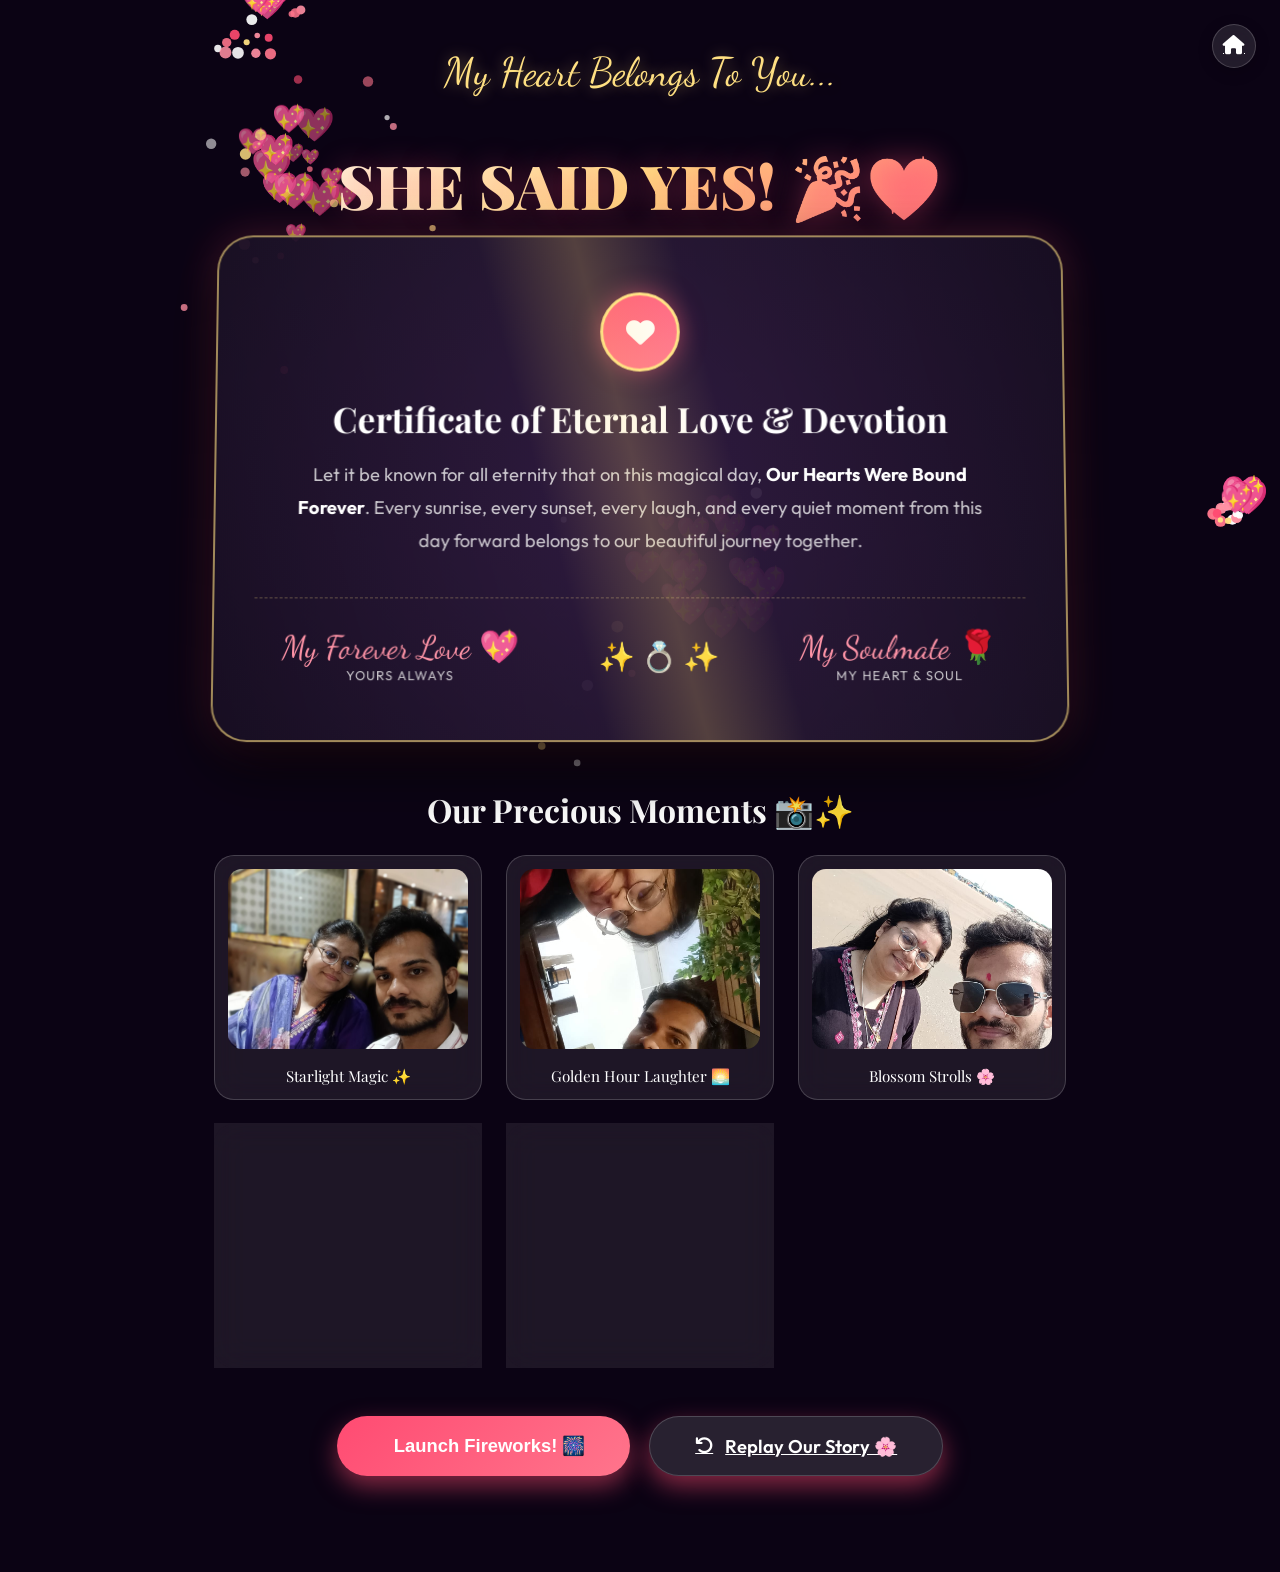
==== celebration.html @ bc92fabd "Publish site" ====
<!DOCTYPE html>
<html lang="en">
<head>
  <meta charset="UTF-8">
  <meta name="viewport" content="width=device-width, initial-scale=1.0">
  <title>She Said YES! 💖 | Our Eternal Story</title>

  <!-- Google Fonts -->
  <link rel="preconnect" href="https://fonts.googleapis.com">
  <link rel="preconnect" href="https://fonts.gstatic.com" crossorigin>
  <link href="https://fonts.googleapis.com/css2?family=Cinzel:wght@500;700;900&family=Great+Vibes&family=Plus+Jakarta+Sans:wght@300;400;500;600;700&display=swap" rel="stylesheet">
  
  <!-- FontAwesome Icons -->
  <link rel="stylesheet" href="https://cdnjs.cloudflare.com/ajax/libs/font-awesome/6.4.0/css/all.min.css">

  <!-- Core CSS -->
  <link rel="stylesheet" href="css/style.css">

  <style>
    body {
      overflow-x: hidden;
      background: #0b0314;
      color: #fff;
    }

    /* Fullscreen Celebration Canvas */
    #celebration-canvas {
      position: fixed;
      inset: 0;
      width: 100vw;
      height: 100vh;
      z-index: 1;
      pointer-events: none;
    }

    .celebration-wrapper {
      position: relative;
      z-index: 10;
      max-width: 900px;
      margin: 0 auto;
      padding: 3rem 1.5rem 6rem;
      text-align: center;
    }

    /* Grand Banner */
    .grand-headline {
      font-family: var(--font-serif);
      font-size: 3.8rem;
      font-weight: 900;
      background: linear-gradient(135deg, #ffffff 0%, #ffe082 50%, #ff4b72 100%);
      -webkit-background-clip: text;
      -webkit-text-fill-color: transparent;
      margin-bottom: 0.5rem;
      text-shadow: 0 0 30px rgba(255, 75, 114, 0.4);
      animation: pulseGlow 2.5s ease-in-out infinite alternate;
    }

    @keyframes pulseGlow {
      0% { filter: drop-shadow(0 0 10px rgba(255, 75, 114, 0.3)); }
      100% { filter: drop-shadow(0 0 25px rgba(255, 224, 130, 0.8)); }
    }

    .grand-sub {
      font-family: var(--font-script);
      font-size: 2.5rem;
      color: var(--accent-gold);
      margin-bottom: 3rem;
      text-shadow: 0 0 15px var(--gold-glow);
    }

    /* 3D Love Certificate Card */
    .cert-container {
      background: radial-gradient(circle, rgba(38, 14, 56, 0.9) 0%, rgba(16, 6, 26, 0.95) 100%);
      border: 2px solid rgba(255, 224, 130, 0.6);
      border-radius: 36px;
      padding: 3.5rem 2.5rem;
      box-shadow: 0 25px 60px rgba(0,0,0,0.7), 0 0 40px rgba(255, 75, 114, 0.25);
      position: relative;
      overflow: hidden;
      margin-bottom: 3rem;
      transform: perspective(1000px) rotateX(2deg);
      transition: transform 0.5s ease;
    }

    .cert-container:hover {
      transform: perspective(1000px) rotateX(0deg) scale(1.01);
    }

    .cert-seal-badge {
      width: 80px;
      height: 80px;
      border-radius: 50%;
      background: linear-gradient(135deg, #ff4b72 0%, #ff758c 100%);
      border: 3px solid #ffe082;
      display: flex;
      flex-direction: column;
      align-items: center;
      justify-content: center;
      margin: 0 auto 1.5rem;
      box-shadow: 0 0 25px var(--rose-glow);
      animation: floatBadge 3s ease-in-out infinite alternate;
    }

    @keyframes floatBadge {
      0% { transform: translateY(0); }
      100% { transform: translateY(-8px); }
    }

    .cert-seal-badge i {
      font-size: 1.8rem;
      color: #fff;
    }

    .cert-text {
      font-size: 1.15rem;
      line-height: 1.8;
      color: var(--text-muted);
      max-width: 700px;
      margin: 0 auto 2rem;
    }

    .cert-text strong {
      color: #fff;
      font-weight: 700;
    }

    .cert-signatures {
      display: flex;
      justify-content: space-around;
      align-items: center;
      margin-top: 2.5rem;
      padding-top: 1.8rem;
      border-top: 1px dashed rgba(255, 224, 130, 0.3);
      flex-wrap: wrap;
      gap: 1.5rem;
    }

    .sig-block {
      display: flex;
      flex-direction: column;
      align-items: center;
    }

    .sig-name {
      font-family: var(--font-script);
      font-size: 2rem;
      color: var(--secondary-pink);
    }

    .sig-title {
      font-size: 0.8rem;
      text-transform: uppercase;
      letter-spacing: 1px;
      color: var(--text-muted);
    }

    /* Floating Memories Carousel */
    .memories-carousel {
      display: grid;
      grid-template-columns: repeat(auto-fit, minmax(200px, 1fr));
      gap: 1.5rem;
      margin-bottom: 3rem;
    }

    .memory-polaroid {
      background: rgba(255, 255, 255, 0.08);
      border: 1px solid var(--glass-border);
      border-radius: 20px;
      padding: 0.8rem;
      backdrop-filter: blur(16px);
      transition: all 0.4s ease;
      cursor: pointer;
    }

    .memory-polaroid:hover {
      transform: translateY(-8px) rotate(2deg) scale(1.03);
      box-shadow: 0 15px 35px var(--rose-glow);
    }

    .memory-polaroid img {
      width: 100%;
      height: 180px;
      object-fit: cover;
      border-radius: 14px;
      margin-bottom: 0.8rem;
    }

    .memory-polaroid p {
      font-family: var(--font-serif);
      font-size: 0.95rem;
      color: #fff;
    }

    /* Action Toolbar */
    .celebration-toolbar {
      display: flex;
      justify-content: center;
      gap: 1.2rem;
      flex-wrap: wrap;
    }

    @media (max-width: 768px) {
      .grand-headline { font-size: 2.4rem; }
      .grand-sub { font-size: 1.8rem; }
      .cert-container { padding: 2rem 1.2rem; }
      .cert-text { font-size: 0.95rem; }
    }
  </style>
</head>
<body>

  <!-- Fullscreen Celebration FX Canvas -->
  <canvas id="celebration-canvas"></canvas>

  <!-- Top Control Bar -->
  <div class="top-controls">
    <a href="index.html?stopMusic=true" class="icon-btn interactive return-home-link" title="Return Home">
      <i class="fas fa-home"></i>
    </a>
  </div>

  <div class="celebration-wrapper">
    
    <!-- Grand Entrance Headline -->
    <div class="grand-sub">My Heart Belongs To You...</div>
    <h1 class="grand-headline">SHE SAID YES! 🎉💖</h1>

    <!-- 3D Love Certificate -->
    <div class="cert-container shimmer-card">
      <div class="cert-seal-badge">
        <i class="fas fa-heart"></i>
      </div>
      <h2 style="font-family: var(--font-serif); font-size: 2.2rem; color: #fff; margin-bottom: 1rem;">
        Certificate of Eternal Love & Devotion
      </h2>
      <p class="cert-text">
        Let it be known for all eternity that on this magical day, <strong>Our Hearts Were Bound Forever</strong>. Every sunrise, every sunset, every laugh, and every quiet moment from this day forward belongs to our beautiful journey together.
      </p>

      <div class="cert-signatures">
        <div class="sig-block">
          <span class="sig-name">My Forever Love 💖</span>
          <span class="sig-title">Yours Always</span>
        </div>
        <div style="font-size: 1.8rem; color: var(--accent-gold);">✨ 💍 ✨</div>
        <div class="sig-block">
          <span class="sig-name">My Soulmate 🌹</span>
          <span class="sig-title">My Heart & Soul</span>
        </div>
      </div>
    </div>

    <!-- Floating Memories Polaroid Cards -->
    <h2 style="font-family: var(--font-serif); font-size: 2rem; color: #fff; margin-bottom: 1.5rem;">
      Our Precious Moments 📸✨
    </h2>

    <div class="memories-carousel">
      <div class="memory-polaroid">
        <img src="assets/images/album_photos/album1.jpeg" alt="Memory 1">
        <p>Starlight Magic ✨</p>
      </div>
      <div class="memory-polaroid">
        <img src="assets/images/album_photos/album2.jpeg" alt="Memory 2">
        <p>Golden Hour Laughter 🌅</p>
      </div>
      <div class="memory-polaroid">
        <img src="assets/images/album_photos/album3.jpeg" alt="Memory 3">
        <p>Blossom Strolls 🌸</p>
      </div>
      <div class="memory-polaroid">
        <img src="assets/images/album_photos/album4.jpeg" alt="Memory 4">
        <p>Infinite Stars 🌌</p>
      </div>
      <div class="memory-polaroid">
        <img src="assets/images/album_photos/album5.jpeg" alt="Memory 5">
        <p>Forever Devotion 🌹</p>
      </div>
    </div>

    <!-- Action Toolbar -->
    <div class="celebration-toolbar">
      <button class="btn-primary interactive" id="launch-fireworks-btn">
        <i class="fas fa-sparkles"></i> Launch Fireworks! 🎆
      </button>
      <a href="index.html?stopMusic=true" class="btn-primary interactive return-home-link" style="background: rgba(255,255,255,0.12); border: 1px solid var(--glass-border);">
        <i class="fas fa-undo"></i> Replay Our Story 🌸
      </a>
    </div>

  </div>

  <!-- Music Engine -->
  <audio id="celebration-audio" src="assets/audio/romantic_music_1.mp3" loop autoplay></audio>

  <script>
    // Celebration Canvas Fireworks & Floating Hearts Engine
    const canvas = document.getElementById('celebration-canvas');
    const ctx = canvas.getContext('2d');

    let width = canvas.width = window.innerWidth;
    let height = canvas.height = window.innerHeight;

    window.addEventListener('resize', () => {
      width = canvas.width = window.innerWidth;
      height = canvas.height = window.innerHeight;
    });

    const particles = [];
    const colors = ['#ff4b72', '#ff758c', '#ffe082', '#ffffff', '#ff8fa3'];

    class Particle {
      constructor(x, y, isHeart = false) {
        this.x = x;
        this.y = y;
        this.isHeart = isHeart;
        this.radius = isHeart ? Math.random() * 12 + 8 : Math.random() * 4 + 2;
        this.color = colors[Math.floor(Math.random() * colors.length)];
        
        const angle = Math.random() * Math.PI * 2;
        const speed = isHeart ? Math.random() * 2 + 1 : Math.random() * 6 + 2;
        this.vx = Math.cos(angle) * speed;
        this.vy = Math.sin(angle) * speed - (isHeart ? 1.5 : 0);
        
        this.alpha = 1;
        this.decay = Math.random() * 0.015 + 0.008;
      }

      update() {
        this.x += this.vx;
        this.y += this.vy;
        this.alpha -= this.decay;
      }

      draw() {
        ctx.save();
        ctx.globalAlpha = Math.max(0, this.alpha);
        ctx.fillStyle = this.color;
        
        if (this.isHeart) {
          ctx.font = `${this.radius * 1.8}px sans-serif`;
          ctx.fillText('💖', this.x, this.y);
        } else {
          ctx.beginPath();
          ctx.arc(this.x, this.y, this.radius, 0, Math.PI * 2);
          ctx.fill();
        }
        ctx.restore();
      }
    }

    function spawnBurst(x, y) {
      for (let i = 0; i < 30; i++) {
        particles.push(new Particle(x, y, Math.random() > 0.6));
      }
    }

    // Auto-launch continuous fireworks
    setInterval(() => {
      spawnBurst(Math.random() * width, Math.random() * (height * 0.7));
    }, 600);

    function animate() {
      ctx.clearRect(0, 0, width, height);
      for (let i = particles.length - 1; i >= 0; i--) {
        particles[i].update();
        particles[i].draw();
        if (particles[i].alpha <= 0) {
          particles.splice(i, 1);
        }
      }
      requestAnimationFrame(animate);
    }
    animate();

    // Click anywhere to burst fireworks
    window.addEventListener('click', (e) => {
      spawnBurst(e.clientX, e.clientY);
    });

    document.getElementById('launch-fireworks-btn').addEventListener('click', (e) => {
      e.stopPropagation();
      for (let i = 0; i < 5; i++) {
        setTimeout(() => {
          spawnBurst(Math.random() * width, Math.random() * (height * 0.7));
        }, i * 150);
      }
    });

    // Stop music & set flag when returning home
    function handleReturnHome(e) {
      if (e && e.preventDefault) e.preventDefault();
      stopCelebrationMedia();
      sessionStorage.setItem('stopMusicOnReturn', 'true');
      window.location.href = 'index.html?stopMusic=true';
    }

    document.querySelectorAll('.return-home-link').forEach((link) => {
      link.addEventListener('click', handleReturnHome);
    });

    // Stop all audio/video media on page leave, unload, or tab switch
    function stopCelebrationMedia() {
      const audio = document.getElementById('celebration-audio');
      if (audio) {
        audio.pause();
        audio.currentTime = 0;
      }
      document.querySelectorAll('audio, video').forEach((m) => {
        try {
          m.pause();
          m.currentTime = 0;
        } catch (err) {}
      });
    }

    window.addEventListener('pagehide', stopCelebrationMedia);
    window.addEventListener('beforeunload', stopCelebrationMedia);
    document.addEventListener('visibilitychange', () => {
      if (document.hidden) stopCelebrationMedia();
    });

    // Try playing audio
    const audio = document.getElementById('celebration-audio');
    if (audio) {
      audio.volume = 0.7;
      document.body.addEventListener('click', () => {
        audio.play().catch(() => {});
      }, { once: true });
    }
  </script>
</body>
</html>
---- css/style.css ----
/* CSS Design System & Stylesheet for Our Romantic Story */
@import url('https://fonts.googleapis.com/css2?family=Dancing+Script:wght@600;700&family=Outfit:wght@300;400;500;600;700&family=Playfair+Display:ital,wght@0,500;0,700;1,400&display=swap');

:root {
  --bg-dark: #0b0512;
  --bg-gradient: linear-gradient(135deg, #0b0512 0%, #1a0826 35%, #2a0b3b 70%, #120320 100%);
  --primary-rose: #ff4b72;
  --rose-glow: rgba(255, 75, 114, 0.5);
  --secondary-pink: #ff8fa3;
  --accent-gold: #ffe082;
  --gold-glow: rgba(255, 224, 130, 0.4);
  --text-main: #ffffff;
  --text-muted: rgba(255, 255, 255, 0.75);
  --glass-bg: rgba(255, 255, 255, 0.07);
  --glass-border: rgba(255, 255, 255, 0.18);
  --glass-shadow: 0 8px 32px 0 rgba(0, 0, 0, 0.37);
  --font-serif: 'Playfair Display', serif;
  --font-sans: 'Outfit', sans-serif;
  --font-script: 'Dancing Script', cursive;
  --transition-smooth: cubic-bezier(0.25, 1, 0.5, 1);
}

* {
  margin: 0;
  padding: 0;
  box-sizing: border-box;
  user-select: none;
  -webkit-user-select: none;
}

html, body {
  width: 100%;
  min-height: 100vh;
  background: var(--bg-dark);
  background-image: var(--bg-gradient);
  color: var(--text-main);
  font-family: var(--font-sans);
  overflow-x: hidden;
  position: relative;
  scroll-behavior: smooth;
}

/* Custom Romantic Cursor */
body {
  cursor: default;
}
@media (pointer: fine) {
  body {
    cursor: url("data:image/svg+xml,%3Csvg xmlns='http://www.w3.org/2000/svg' width='24' height='24' viewBox='0 0 24 24' fill='%23ff4b72'%3E%3Cpath d='M12 21.35l-1.45-1.32C5.4 15.36 2 12.28 2 8.5 2 5.42 4.42 3 7.5 3c1.74 0 3.41.81 4.5 2.09C13.09 3.81 14.76 3 16.5 3 19.58 3 22 5.42 22 8.5c0 3.78-3.4 6.86-8.55 11.54L12 21.35z'/%3E%3C/svg%3E") 12 12, auto;
  }
  a, button, .interactive {
    cursor: url("data:image/svg+xml,%3Csvg xmlns='http://www.w3.org/2000/svg' width='28' height='28' viewBox='0 0 24 24' fill='%23ffe082'%3E%3Cpath d='M12 21.35l-1.45-1.32C5.4 15.36 2 12.28 2 8.5 2 5.42 4.42 3 7.5 3c1.74 0 3.41.81 4.5 2.09C13.09 3.81 14.76 3 16.5 3 19.58 3 22 5.42 22 8.5c0 3.78-3.4 6.86-8.55 11.54L12 21.35z'/%3E%3C/svg%3E") 14 14, pointer;
  }
}

/* Fullscreen Background Canvases */
#ambient-canvas, #love-trail-canvas {
  position: fixed;
  top: 0;
  left: 0;
  width: 100vw;
  height: 100vh;
  pointer-events: none;
  z-index: 1;
}

#love-trail-canvas {
  z-index: 99;
}

/* Loading Screen */
#loading-screen {
  position: fixed;
  inset: 0;
  background: #090310;
  display: flex;
  flex-direction: column;
  align-items: center;
  justify-content: center;
  z-index: 1000;
  cursor: pointer;
  transition: opacity 1.2s var(--transition-smooth), visibility 1.2s;
}

.heart-loader {
  width: 80px;
  height: 80px;
  position: relative;
  animation: heartPulse 1.2s ease-in-out infinite alternate;
}

.heart-loader svg {
  width: 100%;
  height: 100%;
  fill: url(#rose-grad);
  filter: drop-shadow(0 0 20px var(--primary-rose));
}

@keyframes heartPulse {
  0% { transform: scale(0.9); opacity: 0.7; }
  100% { transform: scale(1.15); opacity: 1; }
}

.loading-text {
  margin-top: 2rem;
  font-family: var(--font-serif);
  font-size: 1.4rem;
  color: var(--secondary-pink);
  letter-spacing: 1px;
  text-align: center;
}

/* Funny & Attractive QA Disclaimer Card */
.funny-disclaimer-box {
  margin: 1.4rem auto 1.5rem;
  max-width: 480px;
  width: 90%;
  padding: 1.25rem 1.6rem;
  border-radius: 20px;
  background: rgba(35, 12, 54, 0.7);
  border: 1px dashed rgba(255, 224, 130, 0.45);
  box-shadow: 0 10px 30px rgba(0, 0, 0, 0.5), 0 0 25px rgba(255, 75, 114, 0.15);
  animation: floatDisclaimer 3.5s ease-in-out infinite alternate;
  text-align: center;
}

@keyframes floatDisclaimer {
  0% { transform: translateY(0); }
  100% { transform: translateY(-6px); }
}

.disclaimer-header {
  font-size: 0.88rem;
  font-weight: 700;
  letter-spacing: 1.8px;
  color: var(--accent-gold);
  margin-bottom: 0.6rem;
  display: flex;
  align-items: center;
  justify-content: center;
  gap: 0.5rem;
  text-transform: uppercase;
}

.disclaimer-text {
  font-size: 0.95rem;
  line-height: 1.6;
  color: rgba(255, 255, 255, 0.92);
  margin: 0;
  font-family: var(--font-sans);
}

.disclaimer-text strong {
  color: var(--secondary-pink);
  font-weight: 600;
}

@keyframes fadeInOut {
  0%, 100% { opacity: 0.5; }
  50% { opacity: 1; }
}

/* Glassmorphism Containers */
.glass-card {
  background: var(--glass-bg);
  backdrop-filter: blur(16px);
  -webkit-backdrop-filter: blur(16px);
  border: 1px solid var(--glass-border);
  box-shadow: var(--glass-shadow);
  border-radius: 24px;
}

/* Main Layout Wrapper */
#app-wrapper {
  position: relative;
  z-index: 10;
  width: 100%;
  max-width: 1200px;
  margin: 0 auto;
  padding: 4.5rem 1.5rem 8rem !important;
}

/* Control Bar (Ambient & Mute shortcuts top right) */
.top-controls {
  position: fixed;
  top: 1.5rem;
  right: 1.5rem;
  z-index: 500;
  display: flex;
  gap: 0.75rem;
}

.icon-btn {
  background: rgba(255, 255, 255, 0.1);
  backdrop-filter: blur(12px);
  border: 1px solid var(--glass-border);
  color: #fff;
  width: 44px;
  height: 44px;
  border-radius: 50%;
  display: flex;
  align-items: center;
  justify-content: center;
  font-size: 1.2rem;
  transition: all 0.3s ease;
  box-shadow: 0 4px 15px rgba(0,0,0,0.2);
}

.icon-btn:hover {
  background: var(--primary-rose);
  transform: translateY(-2px) scale(1.05);
  box-shadow: 0 6px 20px var(--rose-glow);
}

.icon-btn.active {
  background: rgba(255, 75, 114, 0.3);
  border-color: var(--primary-rose);
}

/* Hero Section */
.hero-section {
  min-height: auto;
  display: flex;
  flex-direction: column;
  align-items: center;
  justify-content: center;
  text-align: center;
  padding: 3rem 1.5rem;
  position: relative;
  margin-top: 1rem;
}

.hero-subtitle {
  font-family: var(--font-script);
  font-size: 2.2rem;
  color: var(--accent-gold);
  margin-bottom: 0.8rem;
  text-shadow: 0 0 12px var(--gold-glow);
}

.hero-title {
  font-family: var(--font-serif);
  font-size: 3.4rem;
  font-weight: 700;
  background: linear-gradient(135deg, #ffffff 20%, #ff8fa3 60%, #ff4b72 100%);
  -webkit-background-clip: text;
  -webkit-text-fill-color: transparent;
  line-height: 1.15;
  margin-bottom: 1.4rem;
  text-shadow: 0 10px 30px rgba(0,0,0,0.5);
}

.hero-desc {
  font-size: 1.15rem;
  color: var(--text-muted);
  max-width: 620px;
  line-height: 1.7;
  margin: 0 auto 2.5rem;
}

.btn-primary {
  background: linear-gradient(135deg, #ff4b72 0%, #ff758c 100%);
  color: #fff;
  border: none;
  padding: 1.1rem 2.8rem;
  font-size: 1.15rem;
  font-weight: 600;
  border-radius: 50px;
  display: inline-flex;
  align-items: center;
  gap: 0.75rem;
  box-shadow: 0 10px 25px var(--rose-glow);
  transition: all 0.4s var(--transition-smooth);
}

.btn-primary:hover {
  transform: translateY(-4px) scale(1.03);
  box-shadow: 0 15px 35px var(--rose-glow), 0 0 25px rgba(255, 75, 114, 0.6);
}

/* Floating Photo Bubbles Area */
.bubbles-container {
  position: relative;
  width: 100%;
  height: 540px;
  margin: 1.5rem 0 2.5rem;
  border-radius: 32px;
  overflow: hidden;
  background: rgba(18, 7, 30, 0.65);
  border: 1px solid var(--glass-border);
  box-shadow: inset 0 0 30px rgba(0, 0, 0, 0.4), 0 15px 45px rgba(0, 0, 0, 0.5);
}

.bubbles-header {
  text-align: center;
  margin-bottom: 1rem;
}

.bubbles-header h2 {
  font-family: var(--font-serif);
  font-size: 2.5rem;
  color: #fff;
}

.bubbles-header p {
  color: var(--text-muted);
  font-size: 1.05rem;
}

.shuffle-bubbles-btn {
  margin-top: 0.8rem;
  background: rgba(255, 255, 255, 0.12);
  border: 1px solid var(--glass-border);
  backdrop-filter: blur(12px);
  color: var(--accent-gold);
  padding: 0.45rem 1.2rem;
  border-radius: 20px;
  font-size: 0.88rem;
  font-weight: 500;
  display: inline-flex;
  align-items: center;
  gap: 0.45rem;
  transition: all 0.3s ease;
  box-shadow: 0 4px 15px rgba(0, 0, 0, 0.2);
}

.shuffle-bubbles-btn:hover {
  background: rgba(255, 75, 114, 0.3);
  border-color: var(--primary-rose);
  color: #ffffff;
  transform: translateY(-2px);
  box-shadow: 0 6px 20px var(--rose-glow);
}

.bubble-item {
  position: absolute;
  top: 0;
  left: 0;
  border-radius: 50%;
  cursor: pointer;
  box-shadow: 0 8px 32px rgba(255, 75, 114, 0.3), inset 0 0 15px rgba(255, 255, 255, 0.5);
  border: 3px solid rgba(255, 255, 255, 0.6);
  backdrop-filter: blur(8px);
  transition: box-shadow 0.3s ease, border-color 0.3s ease;
  overflow: hidden;
  animation: bubblePulse 4s ease-in-out infinite alternate;
  will-change: transform;
}

@keyframes bubblePulse {
  0% { box-shadow: 0 8px 25px rgba(255, 75, 114, 0.3), 0 0 15px rgba(255, 255, 255, 0.4); }
  100% { box-shadow: 0 15px 40px rgba(255, 75, 114, 0.6), 0 0 25px rgba(255, 224, 130, 0.6); }
}

.bubble-item img {
  width: 100%;
  height: 100%;
  object-fit: cover;
  pointer-events: none;
  transition: transform 0.4s ease;
}

.bubble-item:hover {
  transform: scale(1.12) translateZ(0);
  z-index: 50 !important;
  border-color: var(--accent-gold);
}

.bubble-item:hover img {
  transform: scale(1.1);
}

/* Lightbox Modal */
#lightbox-modal {
  position: fixed;
  inset: 0;
  background: rgba(8, 3, 16, 0.85);
  backdrop-filter: blur(20px);
  z-index: 2000;
  display: flex;
  align-items: center;
  justify-content: center;
  opacity: 0;
  pointer-events: none;
  transition: opacity 0.4s ease;
}

#lightbox-modal.active {
  opacity: 1;
  pointer-events: auto;
}

.lightbox-content {
  background: rgba(25, 10, 40, 0.7);
  border: 1px solid rgba(255, 255, 255, 0.2);
  border-radius: 28px;
  max-width: 550px;
  width: 90%;
  padding: 1.8rem;
  text-align: center;
  position: relative;
  transform: scale(0.8);
  transition: transform 0.4s var(--transition-smooth);
  box-shadow: 0 20px 50px rgba(0, 0, 0, 0.6), 0 0 30px var(--rose-glow);
}

#lightbox-modal.active .lightbox-content {
  transform: scale(1);
}

.lightbox-img-wrapper {
  width: 100%;
  height: 340px;
  border-radius: 20px;
  overflow: hidden;
  margin-bottom: 1.2rem;
  border: 2px solid rgba(255,255,255,0.2);
}

.lightbox-img-wrapper img {
  width: 100%;
  height: 100%;
  object-fit: cover;
}

.lightbox-caption {
  font-family: var(--font-script);
  font-size: 1.8rem;
  color: var(--accent-gold);
  margin-bottom: 0.5rem;
}

.lightbox-subtext {
  font-size: 1rem;
  color: var(--text-muted);
}

.lightbox-close {
  position: absolute;
  top: 1rem;
  right: 1rem;
  background: rgba(255,255,255,0.15);
  border: none;
  color: #fff;
  width: 36px;
  height: 36px;
  border-radius: 50%;
  font-size: 1.2rem;
  display: flex;
  align-items: center;
  justify-content: center;
  cursor: pointer;
  transition: background 0.3s;
}

.lightbox-close:hover {
  background: var(--primary-rose);
}

/* Timeline & Journey Section */
.section-title {
  font-family: var(--font-serif);
  font-size: 2.8rem;
  text-align: center;
  margin: 5rem 0 1rem;
  background: linear-gradient(135deg, #fff 30%, var(--secondary-pink) 100%);
  -webkit-background-clip: text;
  -webkit-text-fill-color: transparent;
}

.section-subtitle {
  text-align: center;
  color: var(--text-muted);
  font-size: 1.1rem;
  margin-bottom: 3.5rem;
}

.timeline-grid {
  display: grid;
  grid-template-columns: repeat(auto-fit, minmax(280px, 1fr));
  gap: 2rem;
}

.timeline-card {
  padding: 2rem;
  transition: transform 0.4s ease, box-shadow 0.4s ease;
}

.timeline-card:hover {
  transform: translateY(-8px);
  box-shadow: 0 15px 40px rgba(0,0,0,0.4), 0 0 20px var(--rose-glow);
}

.card-icon {
  font-size: 2.2rem;
  margin-bottom: 1rem;
}

.card-title {
  font-family: var(--font-serif);
  font-size: 1.5rem;
  color: #fff;
  margin-bottom: 0.75rem;
}

.card-desc {
  color: var(--text-muted);
  line-height: 1.6;
  font-size: 0.98rem;
}

/* Proposal Section Luxury Spacing */
.proposal-section {
  margin: 4rem auto 6rem;
  padding: 5.5rem 3rem;
  text-align: center;
  position: relative;
  overflow: visible;
  border-radius: 36px;
  background: rgba(25, 9, 38, 0.75);
  border: 1px solid var(--glass-border);
  box-shadow: 0 25px 60px rgba(0,0,0,0.6), 0 0 40px rgba(255, 75, 114, 0.2);
}

.proposal-title {
  font-family: var(--font-serif);
  font-size: 3.6rem;
  color: #fff;
  margin-bottom: 1.5rem;
  text-shadow: 0 0 25px var(--rose-glow);
}

.proposal-sub {
  font-family: var(--font-script);
  font-size: 2.4rem;
  color: var(--accent-gold);
  margin-bottom: 4rem;
}

.proposal-btn-group {
  display: flex;
  flex-direction: column;
  align-items: center;
  justify-content: center;
  gap: 1.4rem;
  position: relative;
  min-height: 180px;
  margin: 1rem auto 0;
  width: 100%;
  max-width: 420px;
}

.btn-yes {
  width: 100%;
  max-width: 360px;
  background: linear-gradient(135deg, #ff4b72 0%, #ff758c 100%);
  color: #fff;
  font-size: 1.25rem;
  font-weight: 700;
  padding: 1.15rem 2rem;
  border-radius: 50px;
  border: none;
  box-shadow: 0 10px 30px var(--rose-glow);
  transition: transform 0.3s ease, box-shadow 0.3s ease;
  text-align: center;
  display: flex;
  align-items: center;
  justify-content: center;
  gap: 0.5rem;
}

.btn-yes:hover {
  transform: scale(1.05);
  box-shadow: 0 15px 40px var(--rose-glow), 0 0 30px rgba(255,255,255,0.8);
}

.btn-no {
  width: 100%;
  max-width: 220px;
  background: rgba(255, 255, 255, 0.12);
  color: rgba(255, 255, 255, 0.85);
  font-size: 1.05rem;
  padding: 0.9rem 2rem;
  border-radius: 50px;
  border: 1px solid rgba(255,255,255,0.25);
  transition: all 0.25s ease;
  position: relative;
  text-align: center;
}

.no-message-toast {
  position: relative;
  display: inline-flex;
  align-items: center;
  justify-content: center;
  margin-bottom: 1rem;
  background: linear-gradient(135deg, rgba(255, 75, 114, 0.95), rgba(255, 117, 140, 0.95));
  color: #ffffff !important;
  padding: 0.65rem 1.6rem;
  border-radius: 30px;
  font-size: 1.1rem;
  font-weight: 700;
  text-align: center;
  opacity: 0;
  transform: scale(0.9);
  transition: opacity 0.3s ease, transform 0.3s ease;
  pointer-events: none;
  box-shadow: 0 10px 30px rgba(255, 75, 114, 0.5), 0 0 20px rgba(255, 255, 255, 0.4);
  border: 1.5px solid rgba(255, 255, 255, 0.6);
  z-index: 1000;
}

.no-message-toast.show {
  opacity: 1 !important;
  transform: scale(1) !important;
}

/* Celebration Overlay Modal & Dedicated Page */
#celebration-modal {
  position: fixed;
  inset: 0;
  background: rgba(12, 4, 24, 0.94);
  backdrop-filter: blur(28px);
  z-index: 3000;
  display: flex;
  flex-direction: column;
  align-items: center;
  justify-content: flex-start;
  text-align: center;
  opacity: 0;
  pointer-events: none;
  transition: opacity 0.6s cubic-bezier(0.16, 1, 0.3, 1);
  padding: 3rem 1.5rem;
  overflow-y: auto;
}

#celebration-modal.active {
  opacity: 1;
  pointer-events: auto;
}

.celebration-content {
  max-width: 680px;
  width: 100%;
  margin: auto;
  display: flex;
  flex-direction: column;
  align-items: center;
  gap: 1.8rem;
}

.celebration-badge {
  font-size: 0.82rem;
  font-weight: 700;
  letter-spacing: 2px;
  color: var(--accent-gold);
  background: rgba(255, 224, 130, 0.12);
  border: 1px solid rgba(255, 224, 130, 0.4);
  padding: 0.4rem 1.2rem;
  border-radius: 40px;
  text-shadow: 0 0 10px var(--gold-glow);
}

.celebration-title {
  font-family: var(--font-serif);
  font-size: 2.8rem;
  background: linear-gradient(135deg, #fff 0%, var(--accent-gold) 50%, var(--secondary-pink) 100%);
  -webkit-background-clip: text;
  -webkit-text-fill-color: transparent;
  line-height: 1.2;
}

/* Love Certificate */
.love-certificate {
  width: 100%;
  padding: 2.5rem 2rem;
  border-radius: 28px;
  border: 1px solid rgba(255, 224, 130, 0.5);
  background: radial-gradient(circle, rgba(35, 12, 50, 0.85) 0%, rgba(18, 6, 28, 0.95) 100%);
  box-shadow: 0 20px 50px rgba(0,0,0,0.6), 0 0 30px rgba(255, 224, 130, 0.2);
}

.cert-header {
  display: flex;
  align-items: center;
  justify-content: center;
  gap: 0.75rem;
  margin-bottom: 1rem;
}

.cert-crown {
  font-size: 1.8rem;
  color: var(--accent-gold);
}

.cert-header h2 {
  font-family: var(--font-serif);
  font-size: 1.6rem;
  color: #fff;
}

.cert-body {
  font-size: 1.05rem;
  line-height: 1.7;
  color: var(--text-muted);
  margin-bottom: 1.5rem;
}

.cert-body strong {
  color: var(--secondary-pink);
}

.cert-seal {
  display: inline-flex;
  align-items: center;
  gap: 0.5rem;
  background: linear-gradient(135deg, #ff4b72 0%, #ff758c 100%);
  color: #fff;
  padding: 0.5rem 1.4rem;
  border-radius: 40px;
  font-size: 0.85rem;
  font-weight: 700;
  box-shadow: 0 4px 15px var(--rose-glow);
}

/* Love Letter Envelope Box */
.love-letter-box {
  width: 100%;
  padding: 1.8rem 2rem;
  border-radius: 24px;
  cursor: pointer;
  transition: transform 0.3s ease, border-color 0.3s ease;
  border: 1px solid rgba(255, 117, 140, 0.3);
}

.love-letter-box:hover {
  transform: translateY(-4px);
  border-color: var(--primary-rose);
}

.envelope-icon {
  font-size: 2.4rem;
  color: var(--secondary-pink);
  margin-bottom: 0.5rem;
}

.love-letter-box h3 {
  font-size: 1.2rem;
  color: #fff;
}

.letter-content {
  max-height: 0;
  overflow: hidden;
  opacity: 0;
  transition: max-height 0.6s ease, opacity 0.6s ease, margin-top 0.4s ease;
}

.love-letter-box.open .letter-content {
  max-height: 300px;
  opacity: 1;
  margin-top: 1.2rem;
}

.letter-content p {
  font-family: var(--font-script);
  font-size: 1.6rem;
  color: var(--accent-gold);
  line-height: 1.6;
}

/* Celebration Actions */
.celebration-actions {
  display: flex;
  gap: 1.2rem;
  margin-top: 0.5rem;
  flex-wrap: wrap;
  justify-content: center;
}

.btn-secondary {
  background: rgba(255, 255, 255, 0.12);
  color: #fff;
  border: 1px solid var(--glass-border);
  padding: 1rem 2.2rem;
  border-radius: 50px;
  font-size: 1rem;
  font-weight: 600;
  cursor: pointer;
  transition: all 0.3s ease;
}

.btn-secondary:hover {
  background: rgba(255, 255, 255, 0.2);
  transform: translateY(-2px);
}

.celebration-text {
  font-family: var(--font-script);
  font-size: 2.4rem;
  color: var(--secondary-pink);
  max-width: 650px;
  line-height: 1.5;
  margin-bottom: 2rem;
}

/* Animated Music Player Widget in Bottom Right */
.music-player-widget {
  position: fixed;
  bottom: 1.5rem;
  right: 1.5rem;
  z-index: 600;
  display: flex;
  align-items: center;
  gap: 0.75rem;
  background: rgba(22, 9, 36, 0.85);
  backdrop-filter: blur(16px);
  border: 1px solid var(--glass-border);
  padding: 0.6rem 1.2rem;
  border-radius: 50px;
  box-shadow: 0 10px 30px rgba(0,0,0,0.5), 0 0 20px rgba(255, 75, 114, 0.2);
  transition: all 0.4s var(--transition-smooth);
}

.vinyl-disc {
  width: 42px;
  height: 42px;
  border-radius: 50%;
  background: radial-gradient(circle, #222 30%, #111 60%, #444 65%, #000 100%);
  border: 2px solid rgba(255, 224, 130, 0.6);
  display: flex;
  align-items: center;
  justify-content: center;
  position: relative;
  box-shadow: 0 0 10px rgba(0,0,0,0.6);
  animation: vinylSpin 4s linear infinite;
  animation-play-state: paused;
}

.vinyl-disc.playing {
  animation-play-state: running;
}

.vinyl-center {
  width: 14px;
  height: 14px;
  border-radius: 50%;
  background: var(--primary-rose);
}

@keyframes vinylSpin {
  100% { transform: rotate(360deg); }
}

.track-info {
  display: flex;
  flex-direction: column;
}

.track-title {
  font-size: 0.85rem;
  font-weight: 600;
  color: #fff;
  white-space: nowrap;
}

.track-sub {
  font-size: 0.72rem;
  color: var(--text-muted);
}

.player-btn {
  background: none;
  border: none;
  color: var(--secondary-pink);
  font-size: 1.1rem;
  cursor: pointer;
  display: flex;
  align-items: center;
  justify-content: center;
  transition: transform 0.2s, color 0.2s;
  padding: 0.2rem;
}

.player-btn:hover {
  transform: scale(1.15);
  color: #fff;
}

/* Expanded Player Menu */
.music-controls-panel {
  position: absolute;
  bottom: 60px;
  right: 0;
  background: rgba(18, 7, 30, 0.95);
  backdrop-filter: blur(20px);
  border: 1px solid var(--glass-border);
  padding: 1.2rem;
  border-radius: 20px;
  width: 260px;
  display: flex;
  flex-direction: column;
  gap: 1rem;
  box-shadow: 0 15px 40px rgba(0,0,0,0.7);
  opacity: 0;
  pointer-events: none;
  transform: translateY(10px);
  transition: all 0.3s var(--transition-smooth);
}

.music-controls-panel.active {
  opacity: 1;
  pointer-events: auto;
  transform: translateY(0);
}

.volume-row {
  display: flex;
  align-items: center;
  gap: 0.75rem;
  font-size: 0.9rem;
}

.volume-slider {
  flex: 1;
  accent-color: var(--primary-rose);
  height: 4px;
  border-radius: 2px;
  cursor: pointer;
}

.track-selector {
  background: rgba(255,255,255,0.08);
  border: 1px solid rgba(255,255,255,0.15);
  color: #fff;
  padding: 0.4rem;
  border-radius: 10px;
  font-size: 0.85rem;
  outline: none;
  cursor: pointer;
}

/* Music Options Grid */
.music-options-section {
  margin: 3.5rem 0;
  padding: 2.5rem 2rem;
  text-align: center;
}

.music-options-grid {
  display: grid;
  grid-template-columns: repeat(auto-fit, minmax(190px, 1fr));
  gap: 1.2rem;
  margin-top: 2rem;
}

.music-option-btn {
  background: rgba(255, 255, 255, 0.08);
  border: 1px solid var(--glass-border);
  backdrop-filter: blur(12px);
  color: #fff;
  padding: 1.2rem 1rem;
  border-radius: 20px;
  font-size: 1.05rem;
  font-weight: 500;
  display: flex;
  flex-direction: column;
  align-items: center;
  gap: 0.5rem;
  transition: all 0.3s ease;
  cursor: pointer;
}

.music-option-btn:hover {
  background: rgba(255, 75, 114, 0.25);
  border-color: var(--primary-rose);
  transform: translateY(-4px);
  box-shadow: 0 10px 25px var(--rose-glow);
}

.music-option-btn.active {
  background: linear-gradient(135deg, rgba(255, 75, 114, 0.4), rgba(255, 143, 163, 0.4));
  border-color: var(--accent-gold);
  box-shadow: 0 10px 30px var(--rose-glow), 0 0 15px var(--accent-gold);
}

.music-option-btn i {
  font-size: 1.5rem;
  color: var(--accent-gold);
}

/* Birthday Countdown Section Luxury Spacing */
.birthday-section {
  margin: 3rem auto 5rem;
  padding: 4.5rem 3rem;
  text-align: center;
  border-radius: 36px;
  background: rgba(22, 9, 36, 0.7);
  border: 1px solid var(--glass-border);
  box-shadow: 0 20px 50px rgba(0,0,0,0.5), 0 0 30px rgba(255, 75, 114, 0.15);
}

.countdown-container {
  display: flex;
  justify-content: center;
  align-items: center;
  gap: 2rem;
  margin: 3.5rem 0 2rem;
  flex-wrap: wrap;
}

.countdown-box {
  background: rgba(255, 255, 255, 0.08);
  border: 1px solid rgba(255, 255, 255, 0.18);
  backdrop-filter: blur(20px);
  padding: 2.2rem 2.8rem;
  border-radius: 28px;
  min-width: 130px;
  display: flex;
  flex-direction: column;
  align-items: center;
  box-shadow: 0 12px 35px rgba(0, 0, 0, 0.4);
  transition: transform 0.35s ease, box-shadow 0.35s ease;
}

.countdown-box:hover {
  transform: translateY(-5px) scale(1.04);
  box-shadow: 0 15px 35px var(--rose-glow);
}

.countdown-number {
  font-family: var(--font-serif);
  font-size: 3rem;
  font-weight: 700;
  background: linear-gradient(135deg, #fff 30%, var(--accent-gold) 70%, var(--secondary-pink) 100%);
  -webkit-background-clip: text;
  -webkit-text-fill-color: transparent;
  line-height: 1;
}

.countdown-label {
  font-size: 0.85rem;
  text-transform: uppercase;
  letter-spacing: 1px;
  color: var(--text-muted);
  margin-top: 0.5rem;
}

.birthday-date-picker-row {
  display: flex;
  justify-content: center;
  align-items: center;
  gap: 0.75rem;
  margin-top: 1.5rem;
}

.date-label {
  font-size: 0.95rem;
  color: var(--accent-gold);
}

.date-input {
  background: rgba(255, 255, 255, 0.1);
  border: 1px solid var(--glass-border);
  color: #fff;
  padding: 0.5rem 1rem;
  border-radius: 12px;
  font-family: var(--font-sans);
  font-size: 0.95rem;
  outline: none;
  color-scheme: dark;
}

/* Mode Toggler Pill */
.mode-toggler-pill {
  display: flex;
  align-items: center;
  gap: 0.25rem;
  padding: 0.3rem 0.4rem;
  border-radius: 50px;
  background: rgba(18, 7, 30, 0.85);
  backdrop-filter: blur(16px);
  border: 1px solid var(--glass-border);
  box-shadow: 0 8px 25px rgba(0,0,0,0.4);
}

.mode-toggle-btn {
  background: transparent;
  border: none;
  color: var(--text-muted);
  padding: 0.45rem 0.9rem;
  border-radius: 50px;
  font-size: 0.82rem;
  font-weight: 500;
  display: flex;
  align-items: center;
  gap: 0.4rem;
  cursor: pointer;
  transition: all 0.3s ease;
}

.mode-toggle-btn:hover {
  color: #fff;
  background: rgba(255, 255, 255, 0.1);
}

.mode-toggle-btn.active {
  background: linear-gradient(135deg, #ff4b72 0%, #ff758c 100%);
  color: #fff;
  box-shadow: 0 4px 15px var(--rose-glow);
}

/* Photo Album Grid */
.album-section {
  margin: 4rem 0;
}

.album-grid {
  display: grid;
  grid-template-columns: repeat(auto-fit, minmax(240px, 1fr));
  gap: 1.8rem;
  margin-top: 2rem;
}

.album-card {
  padding: 1.2rem;
  border-radius: 24px;
  overflow: hidden;
  transition: transform 0.4s ease, box-shadow 0.4s ease;
  cursor: pointer;
}

.album-card:hover {
  transform: translateY(-8px) scale(1.02);
  box-shadow: 0 15px 40px rgba(0,0,0,0.5), 0 0 25px var(--rose-glow);
}

.album-img-box {
  width: 100%;
  height: 220px;
  border-radius: 16px;
  overflow: hidden;
  margin-bottom: 1rem;
}

.album-img-box img {
  width: 100%;
  height: 100%;
  object-fit: cover;
  transition: transform 0.5s ease;
}

.album-card:hover .album-img-box img {
  transform: scale(1.08);
}

.album-info h3 {
  font-family: var(--font-serif);
  font-size: 1.2rem;
  color: #fff;
  margin-bottom: 0.3rem;
}

.album-info p {
  font-size: 0.85rem;
  color: var(--secondary-pink);
}

/* Mobile & Tablet Responsive Polish */
@media (max-width: 768px) {
  /* Top Mode Toggler Bar (Fixed Top) */
  .top-controls {
    top: 0.5rem;
    left: 50%;
    right: auto;
    transform: translateX(-50%);
    width: max-content;
    max-width: 96vw;
    z-index: 550;
  }

  .mode-toggler-pill {
    padding: 0.2rem 0.3rem;
    gap: 0.15rem;
  }

  .mode-toggle-btn {
    padding: 0.3rem 0.55rem;
    font-size: 0.72rem;
    gap: 0.2rem;
  }

  /* Section Deck Navigation Bar (Clean Position Below Top Controls) */
  .compact-deck-nav {
    position: relative;
    top: 0;
    margin: 0.5rem auto 1.5rem !important;
    width: calc(100vw - 1.5rem);
    background: rgba(14, 5, 26, 0.94);
    border-radius: 40px;
    padding: 0.35rem 0.5rem;
  }

  .deck-tab-btn {
    padding: 0.4rem 0.75rem;
    font-size: 0.78rem;
  }

  /* App Wrapper Top and Bottom Clearance for Fixed Widgets */
  #app-wrapper {
    padding: 3.6rem 0.8rem 7.5rem !important;
  }

  /* Slide Deck Frame */
  .deck-slide {
    padding: 0.5rem 0 2rem;
    min-height: auto;
  }

  /* Hero Section */
  .hero-section {
    padding: 2.5rem 0.8rem 2rem;
    min-height: auto;
  }

  .hero-title {
    font-size: 2.3rem;
  }

  .hero-subtitle {
    font-size: 1.5rem;
  }

  .hero-desc {
    font-size: 0.92rem;
    padding: 0 0.5rem;
  }

  .section-title {
    font-size: 1.9rem;
  }

  /* Bottom Music Player Widget (Fixed Bottom) */
  .music-player-widget {
    bottom: 0.6rem;
    left: 50%;
    right: auto;
    transform: translateX(-50%);
    width: calc(100vw - 1.5rem);
    max-width: 420px;
    padding: 0.4rem 0.75rem;
    border-radius: 40px;
    justify-content: space-between;
    gap: 0.3rem;
  }

  .track-title {
    max-width: 100px;
    overflow: hidden;
    text-overflow: ellipsis;
    white-space: nowrap;
    font-size: 0.75rem;
  }

  .track-sub {
    font-size: 0.65rem;
  }

  .music-controls-panel {
    bottom: 58px;
    left: 50%;
    right: auto;
    transform: translateX(-50%);
    width: calc(100vw - 2.5rem);
    max-width: 360px;
    padding: 1.2rem 1rem;
  }

  .music-options-grid {
    grid-template-columns: 1fr;
  }

  /* Floating Bubbles Container */
  .bubbles-container {
    height: 380px;
  }

  /* Birthday Countdown Card (Compact & Perfectly Spaced) */
  .birthday-section {
    padding: 2.2rem 1.2rem 2.5rem !important;
    margin: 0.5rem auto 2rem !important;
    border-radius: 28px;
  }

  .birthday-section .section-title {
    font-size: 1.75rem !important;
    line-height: 1.25;
    margin-top: 0 !important;
    margin-bottom: 0.5rem !important;
  }

  .birthday-section .section-subtitle {
    font-size: 0.88rem !important;
    margin-bottom: 1.5rem !important;
    line-height: 1.4;
  }

  .countdown-container {
    gap: 0.75rem !important;
    margin: 1.5rem 0 1rem !important;
    display: grid !important;
    grid-template-columns: 1fr 1fr !important;
  }

  .countdown-box {
    padding: 1rem 0.6rem !important;
    min-width: auto !important;
    border-radius: 20px !important;
  }

  .countdown-number {
    font-size: 2.1rem !important;
  }

  .countdown-label {
    font-size: 0.72rem !important;
    margin-top: 0.3rem !important;
  }

  /* Proposal Section Card (Compact & Perfectly Spaced) */
  .proposal-section {
    padding: 2.5rem 1.2rem 3rem !important;
    margin: 0.5rem auto 2rem !important;
    border-radius: 28px;
  }

  .proposal-title {
    font-size: 1.9rem !important;
    line-height: 1.25;
    margin-bottom: 0.75rem !important;
  }

  .proposal-sub {
    font-size: 1.4rem !important;
    margin-bottom: 2rem !important;
  }

  .proposal-btn-group {
    flex-direction: column !important;
    margin-top: 0.5rem !important;
    min-height: 150px !important;
    gap: 1.2rem !important;
    width: 100% !important;
  }

  .btn-yes {
    width: 100% !important;
    max-width: 300px !important;
    padding: 0.95rem 1.6rem !important;
    font-size: 0.98rem !important;
  }

  .btn-no {
    width: 100% !important;
    max-width: 180px !important;
    padding: 0.85rem 1.4rem !important;
    font-size: 0.9rem !important;
  }
}

@media (max-width: 480px) {
  .mode-toggle-btn {
    padding: 0.28rem 0.45rem;
    font-size: 0.68rem;
  }

  .vinyl-disc {
    width: 34px;
    height: 34px;
  }

  .track-title {
    max-width: 80px;
  }

  .player-btn {
    font-size: 0.9rem;
  }
}

/* Scroll Reveal & Dynamic Animations */
.reveal-on-scroll {
  opacity: 0;
  transform: translateY(35px) scale(0.96);
  transition: opacity 0.8s cubic-bezier(0.16, 1, 0.3, 1), transform 0.8s cubic-bezier(0.16, 1, 0.3, 1);
  will-change: opacity, transform;
}

.reveal-on-scroll.revealed {
  opacity: 1;
  transform: translateY(0) scale(1);
}

/* Shimmer Border Animation */
.shimmer-card {
  position: relative;
  overflow: hidden;
}

.shimmer-card::before {
  content: '';
  position: absolute;
  top: -50%;
  left: -50%;
  width: 200%;
  height: 200%;
  background: linear-gradient(
    45deg,
    transparent 0%,
    rgba(255, 255, 255, 0.05) 45%,
    rgba(255, 224, 130, 0.25) 50%,
    rgba(255, 255, 255, 0.05) 55%,
    transparent 100%
  );
  transform: rotate(30deg);
  animation: shimmerSweep 6s linear infinite;
  pointer-events: none;
}

/* Compact Storybook Deck Layout */
.compact-deck-nav {
  display: flex;
  justify-content: flex-start;
  align-items: center;
  gap: 0.4rem;
  padding: 0.5rem 0.9rem !important;
  border-radius: 50px;
  margin: 1rem auto 2.2rem !important;
  width: calc(100vw - 1.5rem);
  max-width: 760px;
  overflow-x: auto;
  overflow-y: hidden;
  white-space: nowrap;
  scroll-padding-left: 0.9rem;
  scroll-padding-right: 0.9rem;
  position: relative;
  z-index: 400;
  background: rgba(16, 7, 28, 0.92);
  backdrop-filter: blur(20px);
  border: 1px solid var(--glass-border);
  box-shadow: 0 10px 30px rgba(0, 0, 0, 0.5);
}

.compact-deck-nav::-webkit-scrollbar {
  display: none;
}

.deck-tab-btn {
  flex: 0 0 auto;
  background: transparent;
  border: none;
  color: var(--text-muted);
  padding: 0.45rem 1rem;
  border-radius: 40px;
  font-size: 0.82rem;
  font-weight: 500;
  cursor: pointer;
  display: flex;
  align-items: center;
  gap: 0.35rem;
  transition: all 0.3s ease;
  white-space: nowrap;
}

.deck-tab-btn:hover {
  color: #fff;
  background: rgba(255, 255, 255, 0.1);
}

.deck-tab-btn.active {
  background: linear-gradient(135deg, #ff4b72 0%, #ff758c 100%);
  color: #fff;
  box-shadow: 0 4px 15px var(--rose-glow);
}

/* Standardized Harmonious Deck Slide Spacing - EXACT EQUAL TOP & BOTTOM SPACING FOR ALL SECTIONS */
.deck-slide {
  display: none;
  opacity: 0;
  transform: translateY(12px) scale(0.99);
  transition: opacity 0.4s ease, transform 0.4s ease;
  margin-top: 1.8rem !important;
  padding: 0 0 4rem !important;
  min-height: 55vh;
  max-width: 900px;
  margin-left: auto !important;
  margin-right: auto !important;
}

.deck-slide.active {
  display: block;
  opacity: 1;
  transform: translateY(0) scale(1);
}

/* Zero out top margins on section roots for 100% equal starting position */
#deck-hero.hero-section,
#deck-bubbles .bubbles-header,
#deck-album .section-title,
#deck-timeline .section-title,
#deck-birthday.birthday-section,
#deck-proposal.proposal-section {
  margin-top: 0 !important;
}

/* Harmonized Card Spacing & Dimensions Across All 6 Sections */
.bubbles-container {
  height: 500px;
  margin: 1.5rem 0 2.5rem;
  position: relative;
  overflow: hidden;
  border-radius: 28px;
}

.album-section {
  margin: 1.5rem 0 3rem;
}

.album-grid {
  gap: 1.8rem;
  margin-top: 1.8rem;
}

.album-card {
  padding: 1.4rem;
  min-height: 310px;
  border-radius: 24px;
}

.album-img-box {
  height: 230px;
  border-radius: 18px;
}

.timeline-grid {
  gap: 1.8rem;
  margin-top: 1.8rem;
}

.timeline-card {
  padding: 2rem 1.6rem;
  min-height: 190px;
  border-radius: 24px;
}

.birthday-section {
  padding: 3.5rem 2rem;
  margin-bottom: 3rem;
  border-radius: 28px;
}

.countdown-container {
  gap: 1.6rem;
  margin: 2.2rem 0 1.5rem;
}

.countdown-box {
  padding: 1.8rem 2.2rem;
  min-width: 120px;
  border-radius: 22px;
}

.proposal-section {
  margin-bottom: 3rem;
  padding: 4.5rem 2rem;
  border-radius: 28px;
}

@media (max-width: 768px) {
  .compact-deck-nav {
    margin: 0.3rem auto 1.2rem !important;
    padding: 0.4rem 0.75rem !important;
  }

  .deck-slide {
    margin-top: 1.2rem !important;
    padding: 0 0 3rem !important;
    min-height: auto;
  }

  .bubbles-container {
    height: 480px !important;
    margin: 1rem 0 2rem !important;
  }

  .countdown-box {
    padding: 1.1rem 0.8rem !important;
    min-width: auto !important;
  }

  .countdown-number {
    font-size: 2.1rem;
  }

  .album-card {
    padding: 1.2rem;
    min-height: auto;
  }

  .album-img-box {
    height: 210px;
  }

  .section-title, .hero-title, .proposal-title {
    font-size: 2.1rem !important;
  }

  .section-subtitle, .hero-subtitle, .proposal-sub {
    font-size: 1.1rem !important;
  }
}
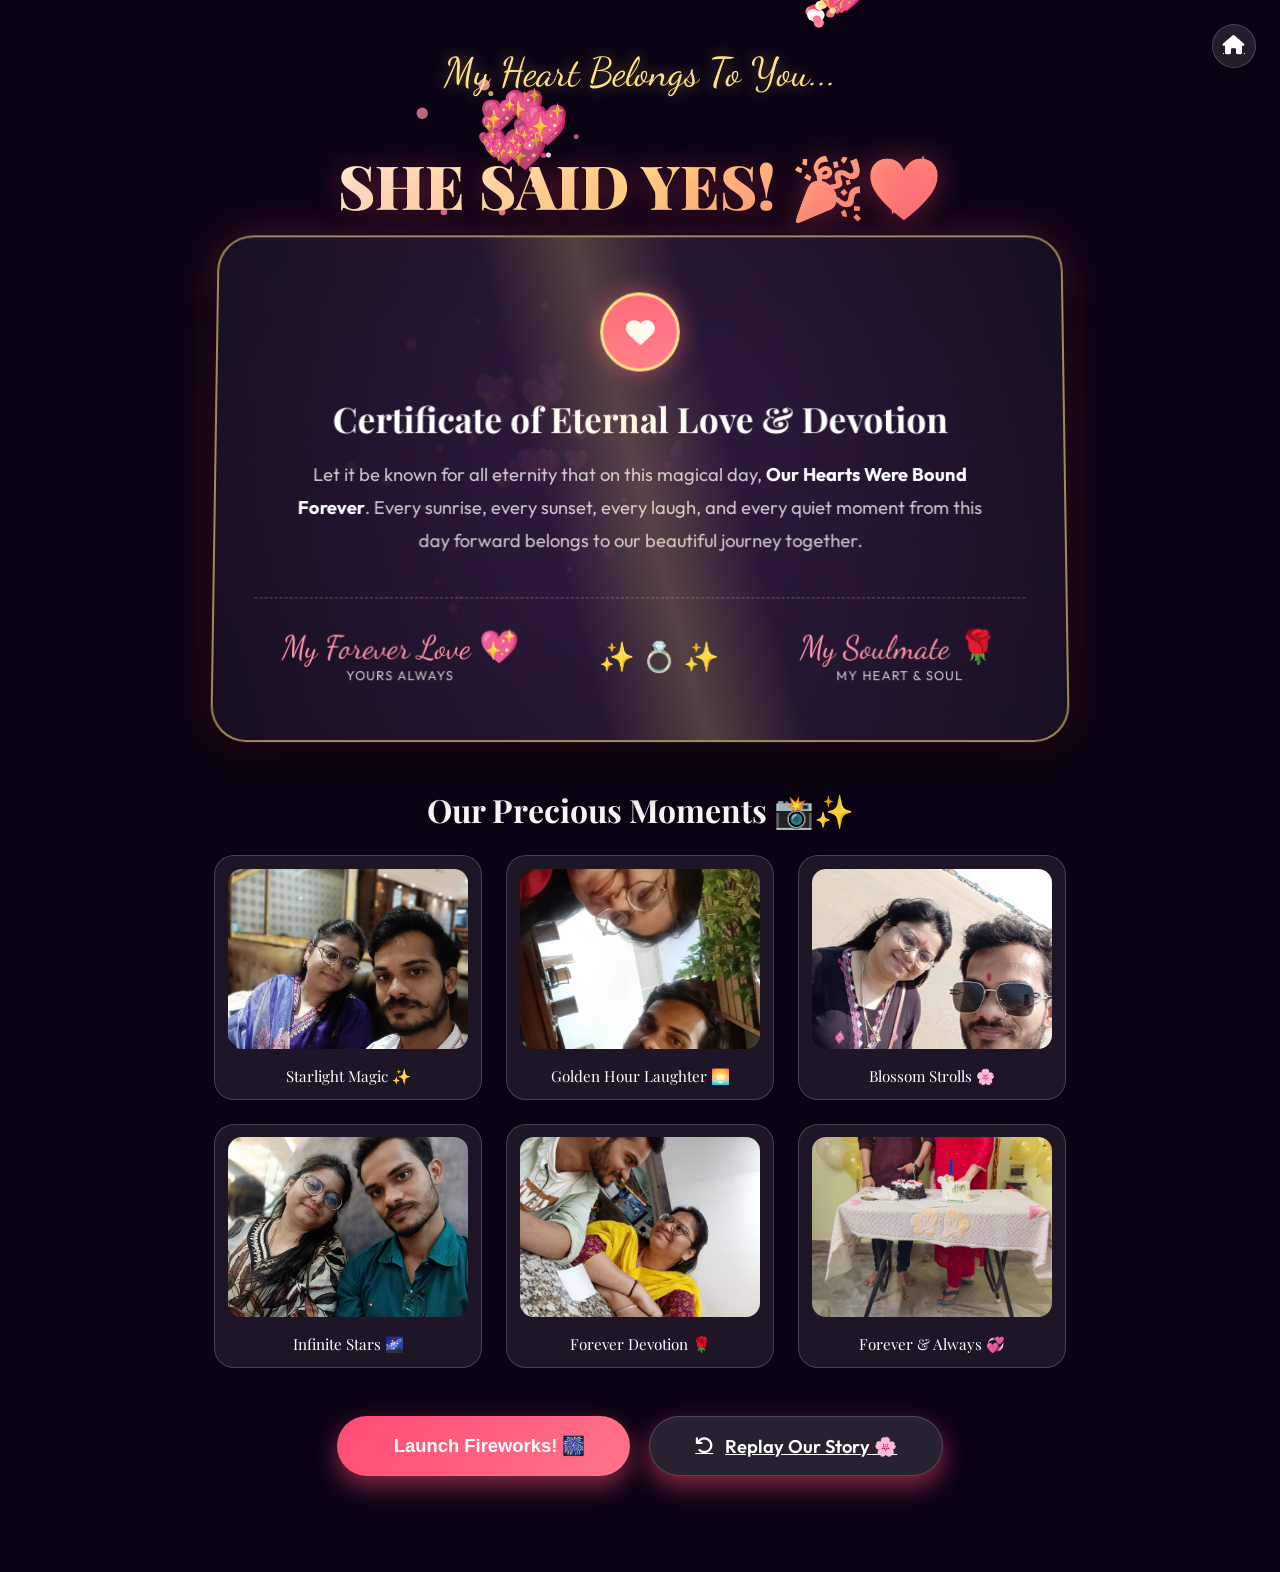
==== commit 240e7c1c: "Add favicon and album photo 6" ====
--- a/celebration.html
+++ b/celebration.html
@@ -4,6 +4,9 @@
   <meta charset="UTF-8">
   <meta name="viewport" content="width=device-width, initial-scale=1.0">
   <title>She Said YES! 💖 | Our Eternal Story</title>
+
+  <!-- Favicon -->
+  <link rel="icon" type="image/jpeg" href="assets/images/fav/fav.jpeg">
 
   <!-- Google Fonts -->
   <link rel="preconnect" href="https://fonts.googleapis.com">
@@ -275,6 +278,10 @@
       <div class="memory-polaroid">
         <img src="assets/images/album_photos/album5.jpeg" alt="Memory 5">
         <p>Forever Devotion 🌹</p>
+      </div>
+      <div class="memory-polaroid">
+        <img src="assets/images/album_photos/album6.jpeg" alt="Memory 6">
+        <p>Forever & Always 💞</p>
       </div>
     </div>
 
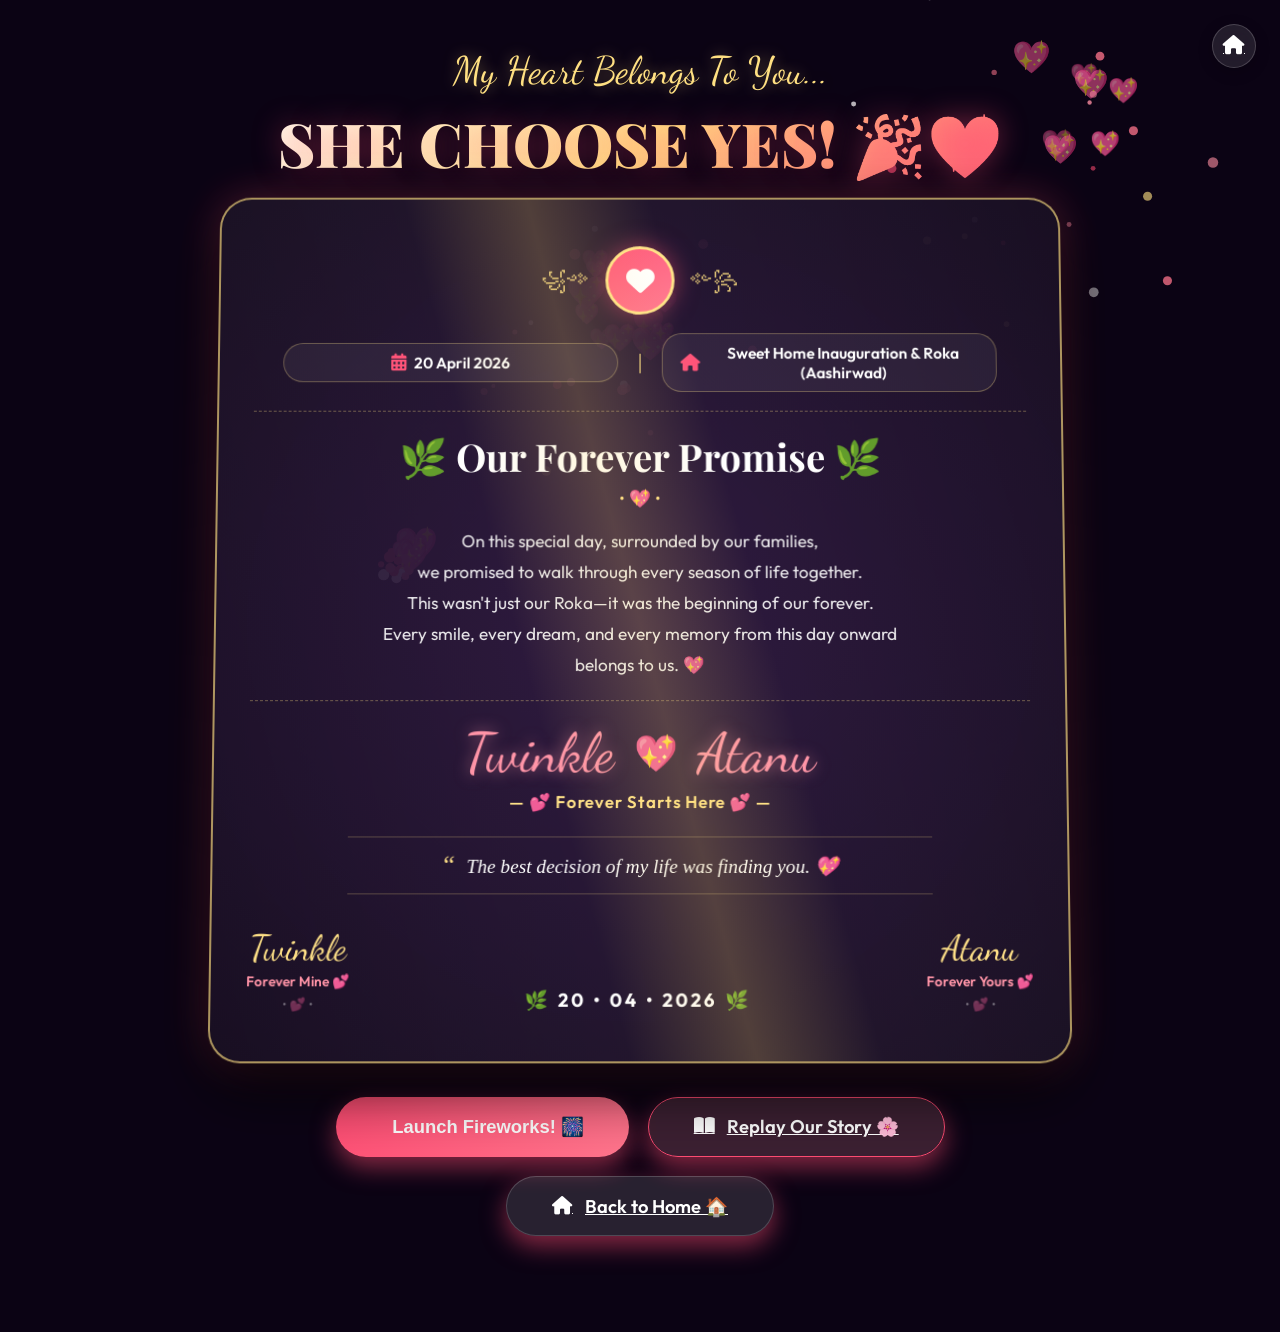
==== commit 42e207fb: "Update website with compressed images, 12 journey chapters, and celebration certificate" ====
--- a/celebration.html
+++ b/celebration.html
@@ -65,22 +65,22 @@
 
     .grand-sub {
       font-family: var(--font-script);
-      font-size: 2.5rem;
-      color: var(--accent-gold);
-      margin-bottom: 3rem;
+      font-size: 2.4rem;
+      color: var(--accent-gold);
+      margin-bottom: 0.5rem;
       text-shadow: 0 0 15px var(--gold-glow);
     }
 
     /* 3D Love Certificate Card */
     .cert-container {
-      background: radial-gradient(circle, rgba(38, 14, 56, 0.9) 0%, rgba(16, 6, 26, 0.95) 100%);
-      border: 2px solid rgba(255, 224, 130, 0.6);
-      border-radius: 36px;
-      padding: 3.5rem 2.5rem;
-      box-shadow: 0 25px 60px rgba(0,0,0,0.7), 0 0 40px rgba(255, 75, 114, 0.25);
+      background: radial-gradient(circle, rgba(38, 14, 56, 0.92) 0%, rgba(16, 6, 26, 0.96) 100%);
+      border: 2px solid rgba(255, 224, 130, 0.65);
+      border-radius: 32px;
+      padding: 3rem 2.2rem;
+      box-shadow: 0 25px 60px rgba(0,0,0,0.75), 0 0 40px rgba(255, 75, 114, 0.3);
       position: relative;
       overflow: hidden;
-      margin-bottom: 3rem;
+      margin-bottom: 2.5rem;
       transform: perspective(1000px) rotateX(2deg);
       transition: transform 0.5s ease;
     }
@@ -89,24 +89,36 @@
       transform: perspective(1000px) rotateX(0deg) scale(1.01);
     }
 
+    .cert-seal-badge-wrap {
+      display: flex;
+      align-items: center;
+      justify-content: center;
+      gap: 0.8rem;
+      margin-bottom: 1.2rem;
+    }
+
+    .filigree-line {
+      font-size: 1.6rem;
+      color: var(--accent-gold);
+      opacity: 0.85;
+    }
+
     .cert-seal-badge {
-      width: 80px;
-      height: 80px;
+      width: 70px;
+      height: 70px;
       border-radius: 50%;
       background: linear-gradient(135deg, #ff4b72 0%, #ff758c 100%);
       border: 3px solid #ffe082;
       display: flex;
-      flex-direction: column;
       align-items: center;
       justify-content: center;
-      margin: 0 auto 1.5rem;
       box-shadow: 0 0 25px var(--rose-glow);
       animation: floatBadge 3s ease-in-out infinite alternate;
     }
 
     @keyframes floatBadge {
       0% { transform: translateY(0); }
-      100% { transform: translateY(-8px); }
+      100% { transform: translateY(-6px); }
     }
 
     .cert-seal-badge i {
@@ -114,28 +126,125 @@
       color: #fff;
     }
 
+    .cert-meta-bar {
+      display: flex;
+      align-items: center;
+      justify-content: center;
+      gap: 1.2rem;
+      margin: 0 auto 1.2rem;
+      max-width: 720px;
+      width: 100%;
+      font-size: 0.98rem;
+      font-weight: 600;
+      color: #ffffff;
+    }
+
+    .meta-item {
+      flex: 1 1 0px;
+      display: flex;
+      align-items: center;
+      justify-content: center;
+      gap: 0.5rem;
+      background: rgba(255, 255, 255, 0.06);
+      padding: 0.55rem 1.1rem;
+      border-radius: 20px;
+      border: 1px solid rgba(255, 224, 130, 0.3);
+      text-align: center;
+    }
+
+    .meta-item i {
+      color: var(--primary-rose);
+      font-size: 1.1rem;
+    }
+
+    .meta-sep {
+      flex: 0 0 auto;
+      color: var(--accent-gold);
+      font-size: 1.4rem;
+      font-weight: 300;
+      opacity: 0.75;
+    }
+
+    .cert-divider-line {
+      width: 100%;
+      height: 1px;
+      border-bottom: 1.5px dashed rgba(255, 224, 130, 0.35);
+      margin: 1.2rem 0;
+    }
+
+    .cert-promise-title {
+      font-family: var(--font-serif);
+      font-size: 2.4rem;
+      color: #ffffff;
+      margin-bottom: 0.3rem;
+    }
+
+    .cert-promise-sub {
+      color: var(--accent-gold);
+      font-size: 1.1rem;
+      margin-bottom: 1rem;
+    }
+
     .cert-text {
-      font-size: 1.15rem;
+      font-size: 1.08rem;
       line-height: 1.8;
-      color: var(--text-muted);
-      max-width: 700px;
-      margin: 0 auto 2rem;
-    }
-
-    .cert-text strong {
-      color: #fff;
-      font-weight: 700;
+      color: rgba(255, 255, 255, 0.9);
+      max-width: 660px;
+      margin: 0 auto 1.2rem;
+    }
+
+    .cert-names-wrap {
+      display: flex;
+      align-items: center;
+      justify-content: center;
+      gap: 1.2rem;
+      margin-top: 1.2rem;
+    }
+
+    .couple-name {
+      font-family: var(--font-script);
+      font-size: 3.4rem;
+      color: #ff8fa3;
+      text-shadow: 0 0 15px rgba(255, 143, 163, 0.6);
+    }
+
+    .couple-heart {
+      font-size: 2.2rem;
+      animation: pulseGlow 2s ease-in-out infinite alternate;
+    }
+
+    .forever-subtitle {
+      font-size: 1.05rem;
+      font-weight: 600;
+      color: var(--accent-gold);
+      margin-top: 0.3rem;
+      letter-spacing: 1px;
+    }
+
+    .cert-quote-box {
+      margin: 1.5rem auto 1.2rem;
+      padding: 0.8rem 1.5rem;
+      border-top: 1px solid rgba(255, 224, 130, 0.25);
+      border-bottom: 1px solid rgba(255, 224, 130, 0.25);
+      max-width: 580px;
+      font-family: var(--font-serif);
+      font-style: italic;
+      font-size: 1.2rem;
+      color: #ffffff;
+    }
+
+    .quote-mark {
+      font-size: 1.6rem;
+      color: var(--accent-gold);
+      margin-right: 0.4rem;
     }
 
     .cert-signatures {
       display: flex;
-      justify-content: space-around;
-      align-items: center;
-      margin-top: 2.5rem;
-      padding-top: 1.8rem;
-      border-top: 1px dashed rgba(255, 224, 130, 0.3);
-      flex-wrap: wrap;
-      gap: 1.5rem;
+      justify-content: space-between;
+      align-items: flex-end;
+      margin-top: 1.5rem;
+      padding-top: 0.5rem;
     }
 
     .sig-block {
@@ -146,52 +255,28 @@
 
     .sig-name {
       font-family: var(--font-script);
-      font-size: 2rem;
-      color: var(--secondary-pink);
+      font-size: 2.2rem;
+      color: var(--accent-gold);
     }
 
     .sig-title {
+      font-size: 0.85rem;
+      color: #ff8fa3;
+      font-weight: 600;
+      margin-top: 0.1rem;
+    }
+
+    .sig-dots {
       font-size: 0.8rem;
-      text-transform: uppercase;
-      letter-spacing: 1px;
-      color: var(--text-muted);
-    }
-
-    /* Floating Memories Carousel */
-    .memories-carousel {
-      display: grid;
-      grid-template-columns: repeat(auto-fit, minmax(200px, 1fr));
-      gap: 1.5rem;
-      margin-bottom: 3rem;
-    }
-
-    .memory-polaroid {
-      background: rgba(255, 255, 255, 0.08);
-      border: 1px solid var(--glass-border);
-      border-radius: 20px;
-      padding: 0.8rem;
-      backdrop-filter: blur(16px);
-      transition: all 0.4s ease;
-      cursor: pointer;
-    }
-
-    .memory-polaroid:hover {
-      transform: translateY(-8px) rotate(2deg) scale(1.03);
-      box-shadow: 0 15px 35px var(--rose-glow);
-    }
-
-    .memory-polaroid img {
-      width: 100%;
-      height: 180px;
-      object-fit: cover;
-      border-radius: 14px;
-      margin-bottom: 0.8rem;
-    }
-
-    .memory-polaroid p {
-      font-family: var(--font-serif);
-      font-size: 0.95rem;
-      color: #fff;
+      color: rgba(255, 255, 255, 0.4);
+      margin-top: 0.3rem;
+    }
+
+    .sig-center-date {
+      font-size: 1.15rem;
+      font-weight: 700;
+      color: #ffffff;
+      letter-spacing: 3px;
     }
 
     /* Action Toolbar */
@@ -200,13 +285,21 @@
       justify-content: center;
       gap: 1.2rem;
       flex-wrap: wrap;
+      margin-top: 1.5rem;
     }
 
     @media (max-width: 768px) {
       .grand-headline { font-size: 2.4rem; }
       .grand-sub { font-size: 1.8rem; }
       .cert-container { padding: 2rem 1.2rem; }
-      .cert-text { font-size: 0.95rem; }
+      .couple-name { font-size: 2.5rem; }
+      .cert-promise-title { font-size: 1.9rem; }
+      .cert-text { font-size: 0.98rem; }
+      .cert-signatures {
+        flex-direction: column;
+        align-items: center;
+        gap: 1.2rem;
+      }
     }
   </style>
 </head>
@@ -226,62 +319,67 @@
     
     <!-- Grand Entrance Headline -->
     <div class="grand-sub">My Heart Belongs To You...</div>
-    <h1 class="grand-headline">SHE SAID YES! 🎉💖</h1>
+    <h1 class="grand-headline">SHE CHOOSE YES! 🎉💖</h1>
 
     <!-- 3D Love Certificate -->
     <div class="cert-container shimmer-card">
-      <div class="cert-seal-badge">
-        <i class="fas fa-heart"></i>
+      <div class="cert-seal-badge-wrap">
+        <span class="filigree-line">꧁༺</span>
+        <div class="cert-seal-badge">
+          <i class="fas fa-heart"></i>
+        </div>
+        <span class="filigree-line">༻꧂</span>
       </div>
-      <h2 style="font-family: var(--font-serif); font-size: 2.2rem; color: #fff; margin-bottom: 1rem;">
-        Certificate of Eternal Love & Devotion
-      </h2>
+
+      <div class="cert-meta-bar">
+        <div class="meta-item"><i class="fas fa-calendar-alt"></i> <span>20 April 2026</span></div>
+        <div class="meta-sep">|</div>
+        <div class="meta-item"><i class="fas fa-home"></i> <span>Sweet Home Inauguration & Roka (Aashirwad)</span></div>
+      </div>
+
+      <div class="cert-divider-line"></div>
+
+      <h2 class="cert-promise-title">🌿 Our Forever Promise 🌿</h2>
+      <p class="cert-promise-sub">• 💖 •</p>
+
       <p class="cert-text">
-        Let it be known for all eternity that on this magical day, <strong>Our Hearts Were Bound Forever</strong>. Every sunrise, every sunset, every laugh, and every quiet moment from this day forward belongs to our beautiful journey together.
+        On this special day, surrounded by our families,<br>
+        we promised to walk through every season of life together.<br>
+        This wasn't just our Roka—it was the beginning of our forever.<br>
+        Every smile, every dream, and every memory from this day onward<br>
+        belongs to us. 💖
       </p>
+
+      <div class="cert-divider-line"></div>
+
+      <div class="cert-names-wrap">
+        <span class="couple-name">Twinkle</span>
+        <span class="couple-heart">💖</span>
+        <span class="couple-name">Atanu</span>
+      </div>
+      <div class="forever-subtitle">— 💕 Forever Starts Here 💕 —</div>
+
+      <div class="cert-quote-box">
+        <span class="quote-mark">“</span>
+        The best decision of my life was finding you. 💖
+      </div>
 
       <div class="cert-signatures">
         <div class="sig-block">
-          <span class="sig-name">My Forever Love 💖</span>
-          <span class="sig-title">Yours Always</span>
+          <span class="sig-name">Twinkle</span>
+          <span class="sig-title">Forever Mine 💕</span>
+          <span class="sig-dots">• 💕 •</span>
         </div>
-        <div style="font-size: 1.8rem; color: var(--accent-gold);">✨ 💍 ✨</div>
+
+        <div class="sig-center-date">
+          🌿 20 • 04 • 2026 🌿
+        </div>
+
         <div class="sig-block">
-          <span class="sig-name">My Soulmate 🌹</span>
-          <span class="sig-title">My Heart & Soul</span>
+          <span class="sig-name">Atanu</span>
+          <span class="sig-title">Forever Yours 💕</span>
+          <span class="sig-dots">• 💕 •</span>
         </div>
-      </div>
-    </div>
-
-    <!-- Floating Memories Polaroid Cards -->
-    <h2 style="font-family: var(--font-serif); font-size: 2rem; color: #fff; margin-bottom: 1.5rem;">
-      Our Precious Moments 📸✨
-    </h2>
-
-    <div class="memories-carousel">
-      <div class="memory-polaroid">
-        <img src="assets/images/album_photos/album1.jpeg" alt="Memory 1">
-        <p>Starlight Magic ✨</p>
-      </div>
-      <div class="memory-polaroid">
-        <img src="assets/images/album_photos/album2.jpeg" alt="Memory 2">
-        <p>Golden Hour Laughter 🌅</p>
-      </div>
-      <div class="memory-polaroid">
-        <img src="assets/images/album_photos/album3.jpeg" alt="Memory 3">
-        <p>Blossom Strolls 🌸</p>
-      </div>
-      <div class="memory-polaroid">
-        <img src="assets/images/album_photos/album4.jpeg" alt="Memory 4">
-        <p>Infinite Stars 🌌</p>
-      </div>
-      <div class="memory-polaroid">
-        <img src="assets/images/album_photos/album5.jpeg" alt="Memory 5">
-        <p>Forever Devotion 🌹</p>
-      </div>
-      <div class="memory-polaroid">
-        <img src="assets/images/album_photos/album6.jpeg" alt="Memory 6">
-        <p>Forever & Always 💞</p>
       </div>
     </div>
 
@@ -290,8 +388,11 @@
       <button class="btn-primary interactive" id="launch-fireworks-btn">
         <i class="fas fa-sparkles"></i> Launch Fireworks! 🎆
       </button>
-      <a href="index.html?stopMusic=true" class="btn-primary interactive return-home-link" style="background: rgba(255,255,255,0.12); border: 1px solid var(--glass-border);">
-        <i class="fas fa-undo"></i> Replay Our Story 🌸
+      <a href="index.html?stopMusic=true" class="btn-primary interactive return-home-link" style="background: rgba(255, 143, 163, 0.2); border: 1px solid var(--primary-rose);">
+        <i class="fas fa-book-open"></i> Replay Our Story 🌸
+      </a>
+      <a href="index.html?stopMusic=true" class="btn-primary interactive return-home-link" style="background: rgba(255, 255, 255, 0.12); border: 1px solid var(--glass-border);">
+        <i class="fas fa-home"></i> Back to Home 🏠
       </a>
     </div>
 
--- a/css/style.css
+++ b/css/style.css
@@ -507,6 +507,30 @@
   color: var(--text-muted);
   line-height: 1.6;
   font-size: 0.98rem;
+}
+
+.card-date {
+  display: inline-block;
+  font-size: 0.85rem;
+  font-weight: 600;
+  color: var(--accent-gold);
+  background: rgba(255, 224, 130, 0.12);
+  border: 1px solid rgba(255, 224, 130, 0.25);
+  padding: 0.2rem 0.7rem;
+  border-radius: 20px;
+  margin-bottom: 0.6rem;
+}
+
+.card-details {
+  margin-top: 0.8rem;
+  padding-top: 0.6rem;
+  border-top: 1px dashed rgba(255, 255, 255, 0.15);
+  font-size: 0.88rem;
+  color: var(--accent-gold);
+}
+
+.card-details p {
+  margin: 0.2rem 0;
 }
 
 /* Proposal Section Luxury Spacing */
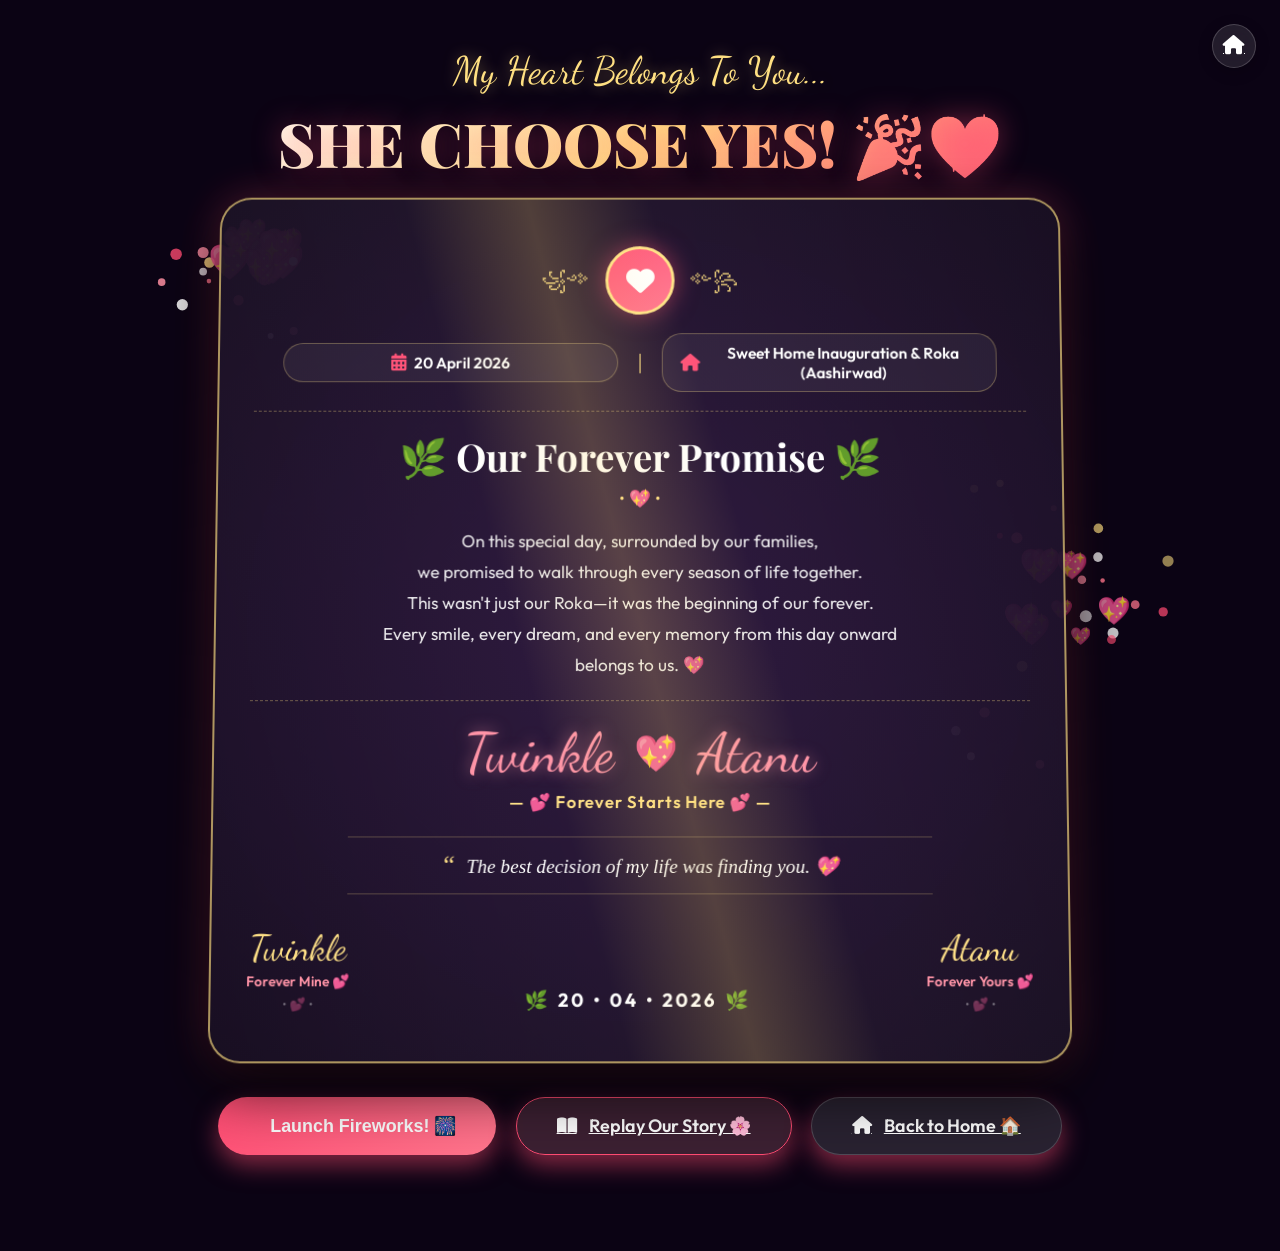
==== commit e95ecb30: "Add Open Graph link preview image and performance optimizations" ====
--- a/celebration.html
+++ b/celebration.html
@@ -3,7 +3,24 @@
 <head>
   <meta charset="UTF-8">
   <meta name="viewport" content="width=device-width, initial-scale=1.0">
-  <title>She Said YES! 💖 | Our Eternal Story</title>
+  <title>She Choose YES! 🎉💖 | Twinkle & Atanu</title>
+  <meta name="description" content="Our Forever Promise — Sweet Home Inauguration & Roka (Aashirwad) 20 April 2026. Forever Starts Here. 💕✨">
+
+  <!-- Open Graph / Social Media Preview Card -->
+  <meta property="og:type" content="website">
+  <meta property="og:url" content="https://twinkle-aj.github.io/celebration.html">
+  <meta property="og:title" content="She Choose YES! 🎉💖 | Twinkle & Atanu">
+  <meta property="og:description" content="Our Forever Promise — Sweet Home Inauguration & Roka (Aashirwad) 20 April 2026. Forever Starts Here. 💕✨">
+  <meta property="og:image" content="https://twinkle-aj.github.io/assets/images/album_photos/album1.jpeg">
+  <meta property="og:image:type" content="image/jpeg">
+  <meta property="og:image:width" content="1200">
+  <meta property="og:image:height" content="630">
+
+  <!-- Twitter Card -->
+  <meta name="twitter:card" content="summary_large_image">
+  <meta name="twitter:title" content="She Choose YES! 🎉💖 | Twinkle & Atanu">
+  <meta name="twitter:description" content="Our Forever Promise — Sweet Home Inauguration & Roka (Aashirwad) 20 April 2026. Forever Starts Here. 💕✨">
+  <meta name="twitter:image" content="https://twinkle-aj.github.io/assets/images/album_photos/album1.jpeg">
 
   <!-- Favicon -->
   <link rel="icon" type="image/jpeg" href="assets/images/fav/fav.jpeg">
--- a/css/style.css
+++ b/css/style.css
@@ -68,7 +68,7 @@
   z-index: 99;
 }
 
-/* Loading Screen */
+/* Loading Screen / Landing Page */
 #loading-screen {
   position: fixed;
   inset: 0;
@@ -76,10 +76,14 @@
   display: flex;
   flex-direction: column;
   align-items: center;
-  justify-content: center;
+  justify-content: flex-start;
+  overflow-y: auto;
+  overflow-x: hidden;
+  padding: 2.5rem 1rem 3.5rem;
   z-index: 1000;
   cursor: pointer;
   transition: opacity 1.2s var(--transition-smooth), visibility 1.2s;
+  -webkit-overflow-scrolling: touch;
 }
 
 .heart-loader {
@@ -101,25 +105,33 @@
   100% { transform: scale(1.15); opacity: 1; }
 }
 
-.loading-text {
-  margin-top: 2rem;
+.loading-title {
+  margin-top: 1.2rem;
   font-family: var(--font-serif);
-  font-size: 1.4rem;
+  font-size: 1.8rem;
   color: var(--secondary-pink);
-  letter-spacing: 1px;
+  text-shadow: 0 0 20px var(--rose-glow);
   text-align: center;
-}
-
-/* Funny & Attractive QA Disclaimer Card */
+  padding: 0 1rem;
+}
+
+.glow-filigree {
+  font-size: 1.1rem;
+  color: var(--accent-gold);
+  margin-top: 0.2rem;
+  opacity: 0.85;
+}
+
+/* Romantic Love Letter Card */
 .funny-disclaimer-box {
-  margin: 1.4rem auto 1.5rem;
-  max-width: 480px;
+  margin: 1.2rem auto 1.2rem;
+  max-width: 520px;
   width: 90%;
-  padding: 1.25rem 1.6rem;
-  border-radius: 20px;
-  background: rgba(35, 12, 54, 0.7);
-  border: 1px dashed rgba(255, 224, 130, 0.45);
-  box-shadow: 0 10px 30px rgba(0, 0, 0, 0.5), 0 0 25px rgba(255, 75, 114, 0.15);
+  padding: 1.6rem 1.8rem;
+  border-radius: 26px;
+  background: rgba(28, 9, 44, 0.78);
+  border: 1px dashed rgba(255, 224, 130, 0.5);
+  box-shadow: 0 15px 40px rgba(0, 0, 0, 0.6), 0 0 30px rgba(255, 75, 114, 0.2);
   animation: floatDisclaimer 3.5s ease-in-out infinite alternate;
   text-align: center;
 }
@@ -130,29 +142,137 @@
 }
 
 .disclaimer-header {
-  font-size: 0.88rem;
+  font-family: var(--font-serif);
+  font-size: 1.45rem;
   font-weight: 700;
-  letter-spacing: 1.8px;
   color: var(--accent-gold);
-  margin-bottom: 0.6rem;
+  margin-bottom: 1rem;
   display: flex;
   align-items: center;
   justify-content: center;
   gap: 0.5rem;
-  text-transform: uppercase;
+  text-shadow: 0 0 12px var(--gold-glow);
 }
 
 .disclaimer-text {
-  font-size: 0.95rem;
-  line-height: 1.6;
+  font-size: 0.96rem;
+  line-height: 1.65;
   color: rgba(255, 255, 255, 0.92);
   margin: 0;
   font-family: var(--font-sans);
 }
 
-.disclaimer-text strong {
-  color: var(--secondary-pink);
+.letter-greeting {
+  font-family: var(--font-serif);
+  font-size: 1.15rem;
+  font-weight: 700;
+  color: #ff8fa3;
+  margin-bottom: 0.6rem;
+}
+
+.letter-p {
+  margin-bottom: 0.6rem;
+  line-height: 1.65;
+  color: rgba(255, 255, 255, 0.92);
+}
+
+.letter-divider {
+  display: flex;
+  align-items: center;
+  justify-content: center;
+  margin: 0.8rem 0;
+  position: relative;
+}
+
+.letter-divider::before, .letter-divider::after {
+  content: '';
+  flex: 1;
+  height: 1px;
+  border-bottom: 1px dashed rgba(255, 224, 130, 0.3);
+}
+
+.letter-divider span {
+  padding: 0 0.6rem;
+  font-size: 0.85rem;
+}
+
+.letter-callout-box {
+  background: rgba(255, 75, 114, 0.12);
+  border: 1px solid rgba(255, 143, 163, 0.4);
+  border-radius: 16px;
+  padding: 0.9rem 1.2rem;
+  margin: 0.9rem 0;
+  display: flex;
+  align-items: center;
+  justify-content: space-between;
+  gap: 1rem;
+  box-shadow: inset 0 0 15px rgba(255, 75, 114, 0.15);
+}
+
+.callout-text {
+  font-size: 0.98rem;
   font-weight: 600;
+  color: #ffffff;
+  text-align: left;
+  line-height: 1.6;
+}
+
+.highlight-accent {
+  color: #ff8fa3;
+  font-weight: 700;
+  text-shadow: 0 0 10px rgba(255, 143, 163, 0.5);
+}
+
+.callout-heart {
+  font-size: 1.6rem;
+  flex: 0 0 auto;
+  animation: heartPulse 1.8s ease-in-out infinite alternate;
+}
+
+.letter-ps {
+  font-size: 0.85rem;
+  color: var(--accent-gold);
+  font-style: italic;
+  margin-top: 0.8rem;
+}
+
+.start-btn-wrap {
+  display: flex;
+  align-items: center;
+  justify-content: center;
+  gap: 0.75rem;
+  margin-top: 1.2rem;
+  width: 100%;
+  max-width: 520px;
+}
+
+.btn-filigree {
+  font-size: 1.5rem;
+  color: var(--accent-gold);
+  opacity: 0.85;
+  flex: 0 0 auto;
+  display: inline-flex;
+  align-items: center;
+  justify-content: center;
+}
+
+#loading-start-btn {
+  white-space: nowrap !important;
+  display: inline-flex !important;
+  align-items: center !important;
+  justify-content: center !important;
+  padding: 1rem 2.2rem;
+  font-size: 1.1rem;
+}
+
+.landing-footer-quote {
+  font-family: var(--font-script);
+  font-size: 1.5rem;
+  color: var(--accent-gold);
+  margin-top: 1rem;
+  text-align: center;
+  padding: 0 1rem;
+  text-shadow: 0 0 12px var(--gold-glow);
 }
 
 @keyframes fadeInOut {
@@ -262,12 +382,14 @@
   background: linear-gradient(135deg, #ff4b72 0%, #ff758c 100%);
   color: #fff;
   border: none;
-  padding: 1.1rem 2.8rem;
-  font-size: 1.15rem;
+  padding: 1.05rem 2.5rem;
+  font-size: 1.12rem;
   font-weight: 600;
   border-radius: 50px;
   display: inline-flex;
   align-items: center;
+  justify-content: center;
+  white-space: nowrap;
   gap: 0.75rem;
   box-shadow: 0 10px 25px var(--rose-glow);
   transition: all 0.4s var(--transition-smooth);
@@ -1454,19 +1576,14 @@
 /* Compact Storybook Deck Layout */
 .compact-deck-nav {
   display: flex;
-  justify-content: flex-start;
+  justify-content: center;
   align-items: center;
   gap: 0.4rem;
-  padding: 0.5rem 0.9rem !important;
+  padding: 0.45rem 0.8rem !important;
   border-radius: 50px;
   margin: 1rem auto 2.2rem !important;
-  width: calc(100vw - 1.5rem);
-  max-width: 760px;
-  overflow-x: auto;
-  overflow-y: hidden;
-  white-space: nowrap;
-  scroll-padding-left: 0.9rem;
-  scroll-padding-right: 0.9rem;
+  width: fit-content;
+  max-width: 90vw;
   position: relative;
   z-index: 400;
   background: rgba(16, 7, 28, 0.92);
@@ -1578,18 +1695,18 @@
 }
 
 .birthday-section {
-  padding: 3.5rem 2rem;
-  margin-bottom: 3rem;
+  padding: 2.5rem 1.8rem;
+  margin-bottom: 2.5rem;
   border-radius: 28px;
 }
 
 .countdown-container {
-  gap: 1.6rem;
-  margin: 2.2rem 0 1.5rem;
+  gap: 1.4rem;
+  margin: 1.8rem 0 1rem;
 }
 
 .countdown-box {
-  padding: 1.8rem 2.2rem;
+  padding: 1.6rem 2rem;
   min-width: 120px;
   border-radius: 22px;
 }
@@ -1602,6 +1719,14 @@
 
 @media (max-width: 768px) {
   .compact-deck-nav {
+    display: flex !important;
+    justify-content: flex-start !important;
+    align-items: center !important;
+    width: calc(100vw - 1.5rem) !important;
+    max-width: 760px !important;
+    overflow-x: auto !important;
+    overflow-y: hidden !important;
+    white-space: nowrap !important;
     margin: 0.3rem auto 1.2rem !important;
     padding: 0.4rem 0.75rem !important;
   }
@@ -1617,13 +1742,47 @@
     margin: 1rem 0 2rem !important;
   }
 
+  .birthday-section {
+    padding: 1.8rem 1.2rem 1.8rem !important;
+    margin-bottom: 1.8rem !important;
+    border-radius: 24px !important;
+  }
+
+  .birthday-section .section-title {
+    font-size: 1.65rem !important;
+    margin-top: 0.2rem !important;
+    margin-bottom: 0.5rem !important;
+    line-height: 1.25 !important;
+  }
+
+  .birthday-section .section-subtitle {
+    font-size: 0.92rem !important;
+    margin-bottom: 1rem !important;
+    line-height: 1.5 !important;
+    padding: 0 0.5rem !important;
+  }
+
+  .countdown-container {
+    gap: 0.85rem !important;
+    margin: 0.9rem 0 0.4rem !important;
+  }
+
   .countdown-box {
-    padding: 1.1rem 0.8rem !important;
+    padding: 1.1rem 0.6rem !important;
     min-width: auto !important;
+    border-radius: 18px !important;
   }
 
   .countdown-number {
-    font-size: 2.1rem;
+    font-size: 2.1rem !important;
+  }
+
+  /* GPU Hardware Acceleration & Mobile Backdrop Blur Performance Optimizations */
+  .glass-card, .compact-deck-nav, .funny-disclaimer-box, .cert-container {
+    backdrop-filter: blur(8px) !important;
+    -webkit-backdrop-filter: blur(8px) !important;
+    transform: translateZ(0);
+    will-change: transform;
   }
 
   .album-card {
@@ -1642,4 +1801,67 @@
   .section-subtitle, .hero-subtitle, .proposal-sub {
     font-size: 1.1rem !important;
   }
-}
+
+  /* Landing Page Mobile Responsiveness */
+  #loading-screen {
+    padding: 1.8rem 0.8rem 3rem !important;
+  }
+
+  .heart-loader {
+    width: 60px !important;
+    height: 60px !important;
+  }
+
+  .loading-title {
+    font-size: 1.35rem !important;
+    margin-top: 0.8rem !important;
+  }
+
+  .funny-disclaimer-box {
+    margin: 0.9rem auto 1rem !important;
+    padding: 1.25rem 1.1rem !important;
+    width: 95% !important;
+    border-radius: 20px !important;
+  }
+
+  .disclaimer-header {
+    font-size: 1.2rem !important;
+    margin-bottom: 0.8rem !important;
+  }
+
+  .disclaimer-text {
+    font-size: 0.88rem !important;
+    line-height: 1.6 !important;
+  }
+
+  .letter-greeting {
+    font-size: 1.05rem !important;
+  }
+
+  .letter-callout-box {
+    padding: 0.75rem 0.9rem !important;
+    flex-direction: column !important;
+    gap: 0.5rem !important;
+    text-align: center !important;
+  }
+
+  .callout-text {
+    font-size: 0.88rem !important;
+    text-align: center !important;
+  }
+
+  .btn-filigree {
+    font-size: 1.1rem !important;
+  }
+
+  #loading-start-btn {
+    padding: 0.85rem 1.6rem !important;
+    font-size: 1.0rem !important;
+    white-space: nowrap !important;
+  }
+
+  .landing-footer-quote {
+    font-size: 1.2rem !important;
+    margin-top: 0.8rem !important;
+  }
+}
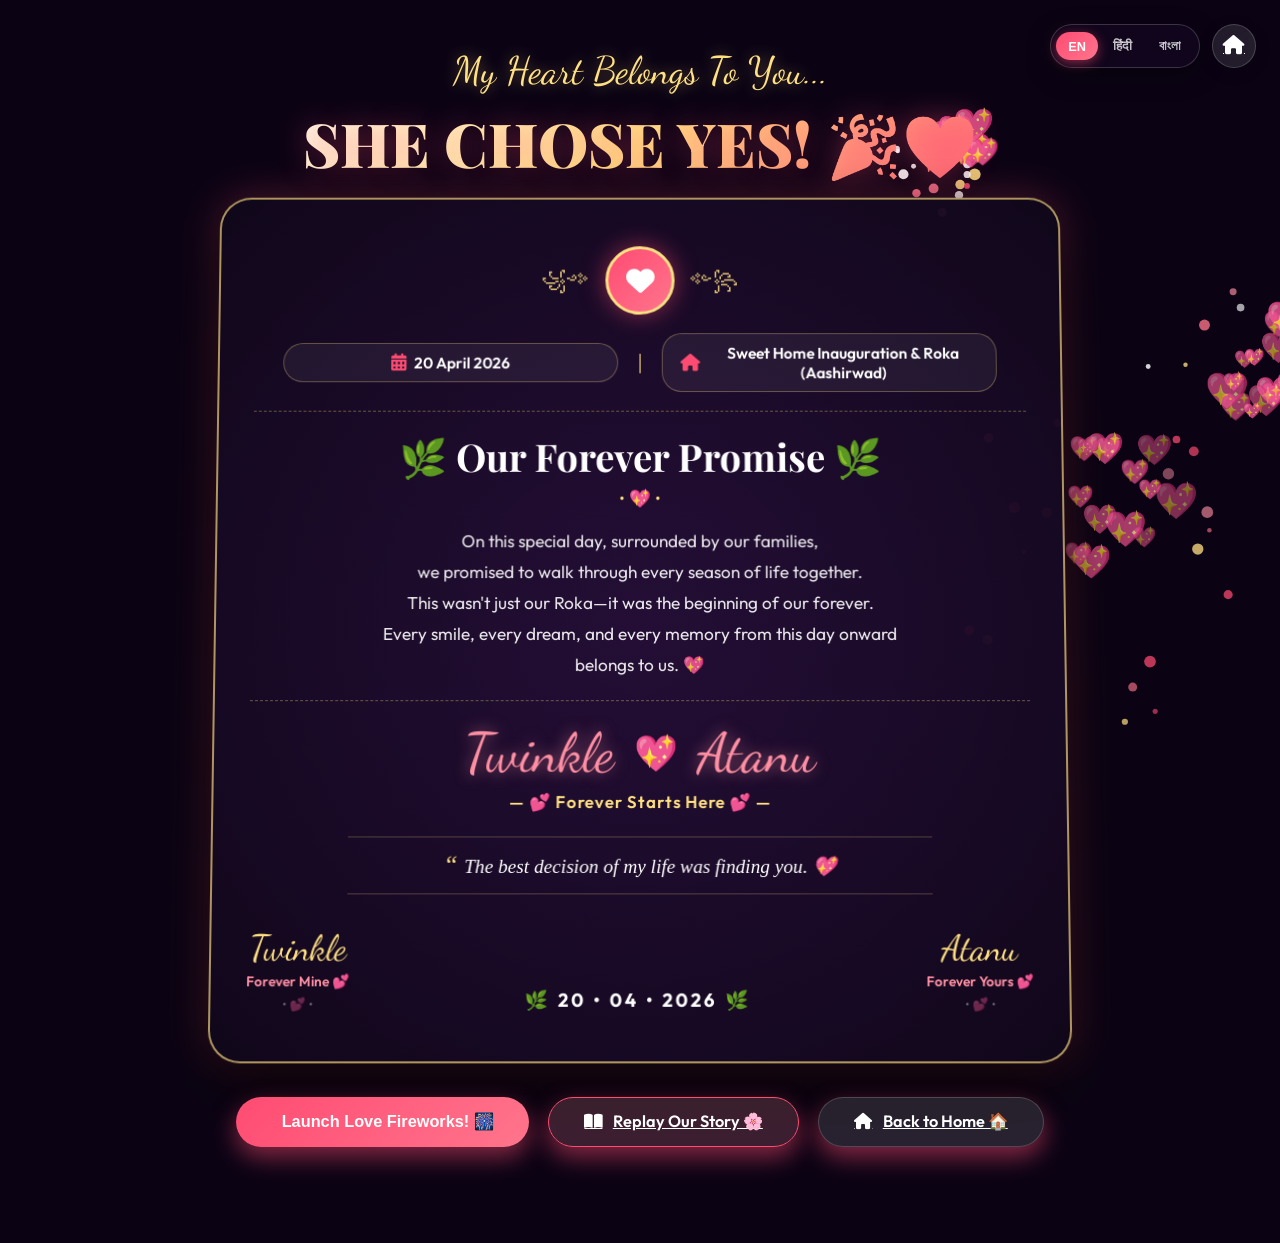
==== commit 788ead92: "Add multi-language gate (EN, HI, BN) with natural human translations" ====
--- a/celebration.html
+++ b/celebration.html
@@ -35,6 +35,7 @@
 
   <!-- Core CSS -->
   <link rel="stylesheet" href="css/style.css">
+  <script src="js/translations.js"></script>
 
   <style>
     body {
@@ -327,6 +328,11 @@
 
   <!-- Top Control Bar -->
   <div class="top-controls">
+    <div class="lang-switcher-pill" title="Choose Language / भाषा / ভাষা">
+      <button class="lang-pill-btn active interactive" data-lang="en">EN</button>
+      <button class="lang-pill-btn interactive" data-lang="hi">हिंदी</button>
+      <button class="lang-pill-btn interactive" data-lang="bn">বাংলা</button>
+    </div>
     <a href="index.html?stopMusic=true" class="icon-btn interactive return-home-link" title="Return Home">
       <i class="fas fa-home"></i>
     </a>
@@ -335,8 +341,8 @@
   <div class="celebration-wrapper">
     
     <!-- Grand Entrance Headline -->
-    <div class="grand-sub">My Heart Belongs To You...</div>
-    <h1 class="grand-headline">SHE CHOOSE YES! 🎉💖</h1>
+    <div class="grand-sub" data-i18n="celebration_grand_sub">My Heart Belongs To You...</div>
+    <h1 class="grand-headline" data-i18n="celebration_grand_title">SHE CHOOSE YES! 🎉💖</h1>
 
     <!-- 3D Love Certificate -->
     <div class="cert-container shimmer-card">
@@ -351,15 +357,15 @@
       <div class="cert-meta-bar">
         <div class="meta-item"><i class="fas fa-calendar-alt"></i> <span>20 April 2026</span></div>
         <div class="meta-sep">|</div>
-        <div class="meta-item"><i class="fas fa-home"></i> <span>Sweet Home Inauguration & Roka (Aashirwad)</span></div>
+        <div class="meta-item"><i class="fas fa-home"></i> <span data-i18n="celebration_home_roka">Sweet Home Inauguration & Roka (Aashirwad)</span></div>
       </div>
 
       <div class="cert-divider-line"></div>
 
-      <h2 class="cert-promise-title">🌿 Our Forever Promise 🌿</h2>
+      <h2 class="cert-promise-title" data-i18n="celebration_promise_title">🌿 Our Forever Promise 🌿</h2>
       <p class="cert-promise-sub">• 💖 •</p>
 
-      <p class="cert-text">
+      <p class="cert-text" data-i18n="celebration_promise_body">
         On this special day, surrounded by our families,<br>
         we promised to walk through every season of life together.<br>
         This wasn't just our Roka—it was the beginning of our forever.<br>
@@ -374,9 +380,9 @@
         <span class="couple-heart">💖</span>
         <span class="couple-name">Atanu</span>
       </div>
-      <div class="forever-subtitle">— 💕 Forever Starts Here 💕 —</div>
-
-      <div class="cert-quote-box">
+      <div class="forever-subtitle" data-i18n="celebration_forever_starts">— 💕 Forever Starts Here 💕 —</div>
+
+      <div class="cert-quote-box" data-i18n="celebration_quote">
         <span class="quote-mark">“</span>
         The best decision of my life was finding you. 💖
       </div>
@@ -384,7 +390,7 @@
       <div class="cert-signatures">
         <div class="sig-block">
           <span class="sig-name">Twinkle</span>
-          <span class="sig-title">Forever Mine 💕</span>
+          <span class="sig-title" data-i18n="celebration_forever_mine">Forever Mine 💕</span>
           <span class="sig-dots">• 💕 •</span>
         </div>
 
@@ -394,7 +400,7 @@
 
         <div class="sig-block">
           <span class="sig-name">Atanu</span>
-          <span class="sig-title">Forever Yours 💕</span>
+          <span class="sig-title" data-i18n="celebration_forever_yours">Forever Yours 💕</span>
           <span class="sig-dots">• 💕 •</span>
         </div>
       </div>
@@ -403,13 +409,13 @@
     <!-- Action Toolbar -->
     <div class="celebration-toolbar">
       <button class="btn-primary interactive" id="launch-fireworks-btn">
-        <i class="fas fa-sparkles"></i> Launch Fireworks! 🎆
+        <i class="fas fa-sparkles"></i> <span data-i18n="btn_fireworks">Launch Fireworks! 🎆</span>
       </button>
       <a href="index.html?stopMusic=true" class="btn-primary interactive return-home-link" style="background: rgba(255, 143, 163, 0.2); border: 1px solid var(--primary-rose);">
-        <i class="fas fa-book-open"></i> Replay Our Story 🌸
+        <i class="fas fa-book-open"></i> <span data-i18n="btn_replay">Replay Our Story 🌸</span>
       </a>
       <a href="index.html?stopMusic=true" class="btn-primary interactive return-home-link" style="background: rgba(255, 255, 255, 0.12); border: 1px solid var(--glass-border);">
-        <i class="fas fa-home"></i> Back to Home 🏠
+        <i class="fas fa-home"></i> <span>Back to Home 🏠</span>
       </a>
     </div>
 
@@ -553,6 +559,21 @@
         audio.play().catch(() => {});
       }, { once: true });
     }
+
+    // Initialize Localization for Celebration Page
+    const savedLang = localStorage.getItem('romantic_story_lang') || 'en';
+    if (typeof window.setLanguage === 'function') {
+      window.setLanguage(savedLang, false);
+    }
+
+    document.querySelectorAll('.lang-pill-btn').forEach((btn) => {
+      btn.addEventListener('click', () => {
+        const lang = btn.getAttribute('data-lang') || 'en';
+        if (typeof window.setLanguage === 'function') {
+          window.setLanguage(lang, true);
+        }
+      });
+    });
   </script>
 </body>
 </html>
--- a/css/style.css
+++ b/css/style.css
@@ -82,8 +82,12 @@
   padding: 2.5rem 1rem 3.5rem;
   z-index: 1000;
   cursor: pointer;
-  transition: opacity 1.2s var(--transition-smooth), visibility 1.2s;
+  transition: opacity 0.85s cubic-bezier(0.16, 1, 0.3, 1),
+              transform 0.85s cubic-bezier(0.16, 1, 0.3, 1),
+              filter 0.85s cubic-bezier(0.16, 1, 0.3, 1),
+              visibility 0.85s;
   -webkit-overflow-scrolling: touch;
+  will-change: opacity, transform, filter;
 }
 
 .heart-loader {
@@ -105,12 +109,52 @@
   100% { transform: scale(1.15); opacity: 1; }
 }
 
+/* Romantic Couple Hashtag */
+.landing-hashtag {
+  font-family: var(--font-serif);
+  font-size: 1.18rem;
+  font-weight: 700;
+  letter-spacing: 1.5px;
+  background: linear-gradient(135deg, #ffe082 0%, #ff758c 50%, #ffffff 100%);
+  -webkit-background-clip: text;
+  -webkit-text-fill-color: transparent;
+  text-shadow: 0 0 15px rgba(255, 75, 114, 0.45);
+  margin-top: 0.9rem;
+  margin-bottom: -0.3rem;
+  text-align: center;
+  display: inline-flex;
+  align-items: center;
+  gap: 0.35rem;
+  animation: hashtagGlow 2.5s ease-in-out infinite alternate;
+}
+
+@keyframes hashtagGlow {
+  0% {
+    filter: drop-shadow(0 0 8px rgba(255, 75, 114, 0.4));
+    transform: scale(0.98);
+  }
+  100% {
+    filter: drop-shadow(0 0 18px rgba(255, 224, 130, 0.8));
+    transform: scale(1.02);
+  }
+}
+
 .loading-title {
-  margin-top: 1.2rem;
+  margin-top: 1.0rem;
   font-family: var(--font-serif);
   font-size: 1.8rem;
   color: var(--secondary-pink);
   text-shadow: 0 0 20px var(--rose-glow);
+  text-align: center;
+  padding: 0 1rem;
+}
+
+.landing-tagline {
+  font-family: var(--font-script);
+  font-size: 1.55rem;
+  color: var(--accent-gold);
+  margin-top: 0.35rem;
+  text-shadow: 0 0 12px var(--gold-glow);
   text-align: center;
   padding: 0 1rem;
 }
@@ -143,15 +187,202 @@
 
 .disclaimer-header {
   font-family: var(--font-serif);
-  font-size: 1.45rem;
+  font-size: 1.35rem;
   font-weight: 700;
   color: var(--accent-gold);
-  margin-bottom: 1rem;
+  margin-bottom: 1.1rem;
   display: flex;
   align-items: center;
   justify-content: center;
   gap: 0.5rem;
   text-shadow: 0 0 12px var(--gold-glow);
+}
+
+/* Animated Highlighted Disclaimer Pill Badge */
+.disclaimer-pill-badge {
+  display: inline-flex;
+  align-items: center;
+  justify-content: center;
+  gap: 0.4rem;
+  background: linear-gradient(135deg, rgba(255, 75, 114, 0.28) 0%, rgba(255, 224, 130, 0.22) 100%);
+  border: 1.5px solid rgba(255, 224, 130, 0.7);
+  padding: 0.42rem clamp(0.7rem, 2vw, 1.25rem);
+  border-radius: 50px;
+  box-shadow: 0 0 20px rgba(255, 75, 114, 0.35), 0 0 12px rgba(255, 224, 130, 0.35);
+  animation: badgePulse 2.6s ease-in-out infinite alternate;
+  font-size: clamp(0.78rem, 2.5vw, 1.05rem);
+  color: #fff;
+  letter-spacing: 0.2px;
+  position: relative;
+  overflow: hidden;
+  white-space: nowrap !important;
+  flex-wrap: nowrap !important;
+  max-width: 100%;
+  box-sizing: border-box;
+}
+
+.disclaimer-pill-text {
+  white-space: nowrap !important;
+  display: inline-flex;
+  align-items: center;
+  justify-content: center;
+  gap: 0.25rem;
+}
+
+/* Sparkle line light sweep running over the yellow border */
+.disclaimer-pill-badge::after {
+  content: '';
+  position: absolute;
+  top: -50%;
+  left: -70%;
+  width: 50%;
+  height: 200%;
+  background: linear-gradient(
+    90deg,
+    transparent 0%,
+    rgba(255, 224, 130, 0.2) 20%,
+    rgba(255, 255, 255, 0.95) 50%,
+    rgba(255, 224, 130, 0.4) 80%,
+    transparent 100%
+  );
+  transform: rotate(25deg);
+  pointer-events: none;
+  animation: sparkleLineSweep 3.2s cubic-bezier(0.4, 0, 0.2, 1) infinite;
+}
+
+@keyframes sparkleLineSweep {
+  0%, 25% {
+    left: -70%;
+  }
+  65%, 100% {
+    left: 170%;
+  }
+}
+
+/* Animated Sparkling Yellow Line for Special Disclaimer */
+.sparkle-yellow-line-wrap {
+  width: 100%;
+  max-width: 340px;
+  margin: 0.1rem auto 1.05rem;
+  position: relative;
+  display: flex;
+  align-items: center;
+  justify-content: center;
+}
+
+.sparkle-yellow-line {
+  width: 100%;
+  height: 2px;
+  background: linear-gradient(
+    90deg,
+    transparent 0%,
+    rgba(255, 224, 130, 0.2) 15%,
+    rgba(255, 224, 130, 0.9) 50%,
+    rgba(255, 224, 130, 0.2) 85%,
+    transparent 100%
+  );
+  position: relative;
+  box-shadow: 0 0 10px rgba(255, 224, 130, 0.5);
+  border-radius: 2px;
+}
+
+.sparkle-tracer-beam {
+  position: absolute;
+  top: 50%;
+  left: 0%;
+  width: 65px;
+  height: 5px;
+  margin-top: -2.5px;
+  background: radial-gradient(ellipse at center, #ffffff 0%, rgba(255, 224, 130, 0.9) 50%, transparent 100%);
+  box-shadow: 0 0 12px #ffe082, 0 0 22px #ffffff, 0 0 30px #ff758c;
+  border-radius: 50%;
+  animation: sparkleTravelLine 2.8s ease-in-out infinite alternate;
+  pointer-events: none;
+}
+
+.sparkle-tracer-star {
+  position: absolute;
+  top: 50%;
+  left: 0%;
+  transform: translate(-50%, -50%);
+  font-size: 1.05rem;
+  color: #ffffff;
+  text-shadow: 0 0 8px #ffffff, 0 0 15px #ffe082, 0 0 25px #ff4b72;
+  animation: sparkleStarTravel 2.8s ease-in-out infinite alternate;
+  pointer-events: none;
+  line-height: 1;
+}
+
+@keyframes sparkleTravelLine {
+  0% {
+    left: 4%;
+    opacity: 0.3;
+  }
+  50% {
+    opacity: 1;
+  }
+  100% {
+    left: 82%;
+    opacity: 0.3;
+  }
+}
+
+@keyframes sparkleStarTravel {
+  0% {
+    left: 8%;
+    transform: translate(-50%, -50%) rotate(0deg) scale(0.7);
+    opacity: 0.4;
+  }
+  50% {
+    transform: translate(-50%, -50%) rotate(180deg) scale(1.35);
+    opacity: 1;
+  }
+  100% {
+    left: 92%;
+    transform: translate(-50%, -50%) rotate(360deg) scale(0.7);
+    opacity: 0.4;
+  }
+}
+
+@keyframes badgePulse {
+  0% {
+    transform: scale(0.98);
+    box-shadow: 0 0 15px rgba(255, 75, 114, 0.3), 0 0 8px rgba(255, 224, 130, 0.25);
+    border-color: rgba(255, 224, 130, 0.5);
+  }
+  100% {
+    transform: scale(1.025);
+    box-shadow: 0 0 26px rgba(255, 75, 114, 0.6), 0 0 18px rgba(255, 224, 130, 0.55);
+    border-color: rgba(255, 224, 130, 0.95);
+  }
+}
+
+.badge-sparkle {
+  display: inline-block;
+  animation: sparkleTwinkle 2s ease-in-out infinite alternate;
+}
+
+@keyframes sparkleTwinkle {
+  0% { transform: scale(0.85) rotate(-10deg); opacity: 0.8; }
+  100% { transform: scale(1.22) rotate(15deg); opacity: 1; }
+}
+
+.badge-heart-icon {
+  display: inline-block;
+  animation: heartNudge 1.6s ease-in-out infinite;
+}
+
+@keyframes heartNudge {
+  0%, 100% { transform: scale(1); }
+  50% { transform: scale(1.25) rotate(6deg); }
+}
+
+.disclaimer-tag {
+  color: #ffe082;
+  font-weight: 700;
+  display: inline-block;
+  margin-bottom: 0.15rem;
+  text-shadow: 0 0 10px rgba(255, 224, 130, 0.4);
 }
 
 .disclaimer-text {
@@ -221,6 +452,62 @@
   color: #ff8fa3;
   font-weight: 700;
   text-shadow: 0 0 10px rgba(255, 143, 163, 0.5);
+}
+
+/* Colorful Shimmering & Pulsing Animation for Her (Boss) */
+.highlight-boss {
+  display: inline-block;
+  font-weight: 800;
+  background: linear-gradient(
+    135deg,
+    #ffe082 0%,
+    #ff6b8b 25%,
+    #ff2a85 50%,
+    #d946ef 75%,
+    #ffe082 100%
+  );
+  background-size: 250% auto;
+  -webkit-background-clip: text;
+  -webkit-text-fill-color: transparent;
+  background-clip: text;
+  color: #ff6b8b;
+  animation: bossShimmerFlow 3.2s linear infinite, bossHeartPulse 2.4s ease-in-out infinite;
+  filter: drop-shadow(0 0 6px rgba(255, 75, 114, 0.6));
+  padding: 0 0.15rem;
+  letter-spacing: 0.3px;
+  vertical-align: baseline;
+  transform-origin: center center;
+  transition: transform 0.25s ease, filter 0.25s ease;
+  will-change: transform, filter, background-position;
+}
+
+.highlight-boss:hover {
+  transform: scale(1.08);
+  filter: drop-shadow(0 0 12px rgba(255, 107, 139, 0.9)) drop-shadow(0 0 20px rgba(255, 224, 130, 0.8));
+}
+
+@keyframes bossShimmerFlow {
+  0% {
+    background-position: 0% 50%;
+  }
+  100% {
+    background-position: 250% 50%;
+  }
+}
+
+@keyframes bossHeartPulse {
+  0% {
+    transform: scale(1);
+    filter: drop-shadow(0 0 4px rgba(255, 75, 114, 0.45));
+  }
+  50% {
+    transform: scale(1.04);
+    filter: drop-shadow(0 0 10px rgba(255, 107, 139, 0.85)) drop-shadow(0 0 18px rgba(255, 224, 130, 0.7));
+  }
+  100% {
+    transform: scale(1);
+    filter: drop-shadow(0 0 4px rgba(255, 75, 114, 0.45));
+  }
 }
 
 .callout-heart {
@@ -378,39 +665,129 @@
   margin: 0 auto 2.5rem;
 }
 
+.btn-primary, .btn-secondary {
+  height: 50px;
+  box-sizing: border-box;
+  font-size: 1.02rem;
+  font-weight: 600;
+  border-radius: 50px;
+  display: inline-flex;
+  align-items: center;
+  justify-content: center;
+  white-space: nowrap;
+  line-height: 1;
+  cursor: pointer;
+  position: relative;
+  overflow: hidden;
+  user-select: none;
+  -webkit-tap-highlight-color: transparent;
+  transition: transform 0.35s cubic-bezier(0.16, 1, 0.3, 1),
+              box-shadow 0.35s cubic-bezier(0.16, 1, 0.3, 1),
+              background 0.3s ease,
+              border-color 0.3s ease,
+              color 0.3s ease;
+}
+
 .btn-primary {
   background: linear-gradient(135deg, #ff4b72 0%, #ff758c 100%);
   color: #fff;
   border: none;
-  padding: 1.05rem 2.5rem;
-  font-size: 1.12rem;
-  font-weight: 600;
-  border-radius: 50px;
-  display: inline-flex;
-  align-items: center;
-  justify-content: center;
-  white-space: nowrap;
-  gap: 0.75rem;
+  padding: 0 2.2rem;
+  gap: 0.65rem;
   box-shadow: 0 10px 25px var(--rose-glow);
-  transition: all 0.4s var(--transition-smooth);
+}
+
+/* Elegant light shimmer sweep */
+.btn-primary::after {
+  content: '';
+  position: absolute;
+  top: -50%;
+  left: -70%;
+  width: 50%;
+  height: 200%;
+  background: linear-gradient(
+    90deg,
+    rgba(255, 255, 255, 0) 0%,
+    rgba(255, 255, 255, 0.32) 50%,
+    rgba(255, 255, 255, 0) 100%
+  );
+  transform: rotate(25deg);
+  pointer-events: none;
+  animation: romanticShimmer 4.5s cubic-bezier(0.4, 0, 0.2, 1) infinite;
+}
+
+@keyframes romanticShimmer {
+  0%, 30% {
+    left: -70%;
+  }
+  65%, 100% {
+    left: 170%;
+  }
 }
 
 .btn-primary:hover {
   transform: translateY(-4px) scale(1.03);
-  box-shadow: 0 15px 35px var(--rose-glow), 0 0 25px rgba(255, 75, 114, 0.6);
+  box-shadow: 0 16px 36px var(--rose-glow), 0 0 28px rgba(255, 75, 114, 0.65);
+}
+
+.btn-primary:active, .btn-secondary:active {
+  transform: translateY(1px) scale(0.96) !important;
+  transition: transform 0.08s ease !important;
+}
+
+.btn-primary i, .btn-secondary i {
+  transition: transform 0.3s cubic-bezier(0.16, 1, 0.3, 1);
+  display: inline-block;
+}
+
+.btn-primary:hover i {
+  transform: translateX(3px) scale(1.12);
+}
+
+.btn-secondary:hover i {
+  transform: translateX(-3px) scale(1.12);
+}
+
+/* Romantic Chapter Step Controls */
+.slide-step-controls {
+  display: flex;
+  align-items: center;
+  justify-content: center;
+  gap: 1.1rem;
+  margin-top: 2.4rem;
+  flex-wrap: wrap;
+  width: 100%;
+}
+
+.btn-secondary {
+  background: rgba(255, 255, 255, 0.08);
+  color: var(--secondary-pink);
+  border: 1px solid var(--glass-border);
+  padding: 0 1.8rem;
+  gap: 0.65rem;
+  backdrop-filter: blur(10px);
+}
+
+.btn-secondary:hover {
+  background: rgba(255, 75, 114, 0.22);
+  color: #ffffff;
+  border-color: var(--primary-rose);
+  transform: translateY(-3px) scale(1.02);
+  box-shadow: 0 8px 24px rgba(255, 75, 114, 0.38);
 }
 
 /* Floating Photo Bubbles Area */
+/* Dreamy Soft Photo Bubble Area */
 .bubbles-container {
   position: relative;
   width: 100%;
-  height: 540px;
+  height: 520px;
   margin: 1.5rem 0 2.5rem;
   border-radius: 32px;
   overflow: hidden;
-  background: rgba(18, 7, 30, 0.65);
+  background: radial-gradient(circle at 50% 40%, rgba(38, 16, 58, 0.65) 0%, rgba(14, 5, 24, 0.85) 100%);
   border: 1px solid var(--glass-border);
-  box-shadow: inset 0 0 30px rgba(0, 0, 0, 0.4), 0 15px 45px rgba(0, 0, 0, 0.5);
+  box-shadow: inset 0 0 45px rgba(0, 0, 0, 0.5), 0 15px 45px rgba(0, 0, 0, 0.5);
 }
 
 .bubbles-header {
@@ -454,42 +831,85 @@
   box-shadow: 0 6px 20px var(--rose-glow);
 }
 
+/* Dreamy Soft Fluffy Photo Bubble Aesthetics */
+/* Dreamy Soft Fluffy Photo Bubble Aesthetics (Optimized for 60/120 FPS Zero-Jerk Physics) */
 .bubble-item {
   position: absolute;
   top: 0;
   left: 0;
   border-radius: 50%;
   cursor: pointer;
-  box-shadow: 0 8px 32px rgba(255, 75, 114, 0.3), inset 0 0 15px rgba(255, 255, 255, 0.5);
-  border: 3px solid rgba(255, 255, 255, 0.6);
-  backdrop-filter: blur(8px);
-  transition: box-shadow 0.3s ease, border-color 0.3s ease;
+  /* Soft translucent soap-bubble rim */
+  border: 1.5px solid rgba(255, 255, 255, 0.7);
+  /* Multi-layered fluffy soft glow with ethereal rose, violet, and golden tint */
+  box-shadow:
+    0 10px 28px rgba(255, 75, 114, 0.35),
+    0 0 22px rgba(186, 147, 255, 0.28),
+    0 0 32px rgba(255, 224, 130, 0.22),
+    inset 0 0 16px rgba(255, 255, 255, 0.65),
+    inset 0 0 10px rgba(255, 117, 140, 0.35);
   overflow: hidden;
-  animation: bubblePulse 4s ease-in-out infinite alternate;
   will-change: transform;
 }
 
-@keyframes bubblePulse {
-  0% { box-shadow: 0 8px 25px rgba(255, 75, 114, 0.3), 0 0 15px rgba(255, 255, 255, 0.4); }
-  100% { box-shadow: 0 15px 40px rgba(255, 75, 114, 0.6), 0 0 25px rgba(255, 224, 130, 0.6); }
+/* Iridescent Soap Bubble Surface Reflection & Rim Sheen */
+.bubble-item::before {
+  content: '';
+  position: absolute;
+  inset: 0;
+  border-radius: 50%;
+  background: radial-gradient(
+    circle at 35% 28%,
+    rgba(255, 255, 255, 0.22) 0%,
+    rgba(186, 147, 255, 0.12) 40%,
+    rgba(255, 117, 140, 0.18) 72%,
+    rgba(255, 224, 130, 0.22) 100%
+  );
+  box-shadow:
+    inset 0 2px 6px rgba(255, 255, 255, 0.8),
+    inset 0 -3px 8px rgba(255, 117, 140, 0.35),
+    inset -2px 0 6px rgba(120, 200, 255, 0.25);
+  pointer-events: none;
+  z-index: 3;
+}
+
+/* Delicate Curved Specular Gloss Crescent (Realistic Soap Bubble Highlight) */
+.bubble-item::after {
+  content: '';
+  position: absolute;
+  top: 9%;
+  left: 13%;
+  width: 32%;
+  height: 20%;
+  border-radius: 50%;
+  background: radial-gradient(ellipse at center, rgba(255, 255, 255, 0.88) 0%, rgba(255, 255, 255, 0.35) 45%, transparent 75%);
+  transform: rotate(-32deg);
+  pointer-events: none;
+  z-index: 4;
 }
 
 .bubble-item img {
   width: 100%;
   height: 100%;
   object-fit: cover;
+  border-radius: 50%;
   pointer-events: none;
-  transition: transform 0.4s ease;
+  filter: brightness(1.02) contrast(1.02);
+  transition: transform 0.4s cubic-bezier(0.16, 1, 0.3, 1);
 }
 
 .bubble-item:hover {
-  transform: scale(1.12) translateZ(0);
-  z-index: 50 !important;
-  border-color: var(--accent-gold);
+  border-color: rgba(255, 224, 130, 0.9);
+  box-shadow:
+    0 14px 40px rgba(255, 75, 114, 0.5),
+    0 0 32px rgba(186, 147, 255, 0.4),
+    0 0 45px rgba(255, 224, 130, 0.35),
+    inset 0 0 22px rgba(255, 255, 255, 0.75),
+    inset 0 0 12px rgba(255, 117, 140, 0.5);
 }
 
 .bubble-item:hover img {
-  transform: scale(1.1);
+  transform: scale(1.06);
 }
 
 /* Lightbox Modal */
@@ -605,12 +1025,6 @@
 
 .timeline-card {
   padding: 2rem;
-  transition: transform 0.4s ease, box-shadow 0.4s ease;
-}
-
-.timeline-card:hover {
-  transform: translateY(-8px);
-  box-shadow: 0 15px 40px rgba(0,0,0,0.4), 0 0 20px var(--rose-glow);
 }
 
 .card-icon {
@@ -707,17 +1121,34 @@
   border-radius: 50px;
   border: none;
   box-shadow: 0 10px 30px var(--rose-glow);
-  transition: transform 0.3s ease, box-shadow 0.3s ease;
+  transition: transform 0.35s cubic-bezier(0.16, 1, 0.3, 1), box-shadow 0.35s cubic-bezier(0.16, 1, 0.3, 1);
   text-align: center;
   display: flex;
   align-items: center;
   justify-content: center;
   gap: 0.5rem;
+  animation: yesHeartPulse 2.4s ease-in-out infinite;
+  cursor: pointer;
+}
+
+@keyframes yesHeartPulse {
+  0%, 100% {
+    transform: scale(1);
+    box-shadow: 0 10px 30px var(--rose-glow);
+  }
+  50% {
+    transform: scale(1.035);
+    box-shadow: 0 18px 42px var(--rose-glow), 0 0 28px rgba(255, 75, 114, 0.7);
+  }
 }
 
 .btn-yes:hover {
-  transform: scale(1.05);
-  box-shadow: 0 15px 40px var(--rose-glow), 0 0 30px rgba(255,255,255,0.8);
+  transform: scale(1.06) !important;
+  box-shadow: 0 20px 48px var(--rose-glow), 0 0 35px rgba(255,255,255,0.85) !important;
+}
+
+.btn-yes:active {
+  transform: scale(0.97) !important;
 }
 
 .btn-no {
@@ -1271,14 +1702,7 @@
 .album-card {
   padding: 1.2rem;
   border-radius: 24px;
-  overflow: hidden;
-  transition: transform 0.4s ease, box-shadow 0.4s ease;
   cursor: pointer;
-}
-
-.album-card:hover {
-  transform: translateY(-8px) scale(1.02);
-  box-shadow: 0 15px 40px rgba(0,0,0,0.5), 0 0 25px var(--rose-glow);
 }
 
 .album-img-box {
@@ -1547,30 +1971,240 @@
   transform: translateY(0) scale(1);
 }
 
-/* Shimmer Border Animation */
-.shimmer-card {
+/* ==========================================================================
+   Interactive 3D Card Tilt & Luminous Shine Border System
+   Applies to Childhood Cards, Album Cards, Timeline Cards & Countdown Boxes
+   ========================================================================== */
+
+/* 1. Perspective Containers for Grids */
+.childhood-grid,
+.album-grid,
+.timeline-grid {
+  perspective: 1200px;
+}
+
+/* 2. Base 3D Card Properties */
+.childhood-card,
+.album-card,
+.timeline-card,
+.countdown-box {
   position: relative;
-  overflow: hidden;
-}
-
-.shimmer-card::before {
+  transform-style: preserve-3d;
+  transition: transform 0.45s cubic-bezier(0.16, 1, 0.3, 1),
+              box-shadow 0.45s cubic-bezier(0.16, 1, 0.3, 1),
+              border-color 0.45s cubic-bezier(0.16, 1, 0.3, 1);
+  border-radius: 24px;
+}
+
+/* 3. Luminous Radiant Glow on Hover */
+.childhood-card:hover,
+.album-card:hover,
+.timeline-card:hover,
+.countdown-box:hover {
+  will-change: transform;
+  transform: translateY(-8px) scale(1.02);
+  border-color: rgba(255, 224, 130, 0.9) !important;
+  box-shadow:
+    0 24px 50px -10px rgba(0, 0, 0, 0.75),
+    0 0 35px rgba(255, 75, 114, 0.48),
+    0 0 18px rgba(255, 224, 130, 0.65),
+    inset 0 0 18px rgba(255, 224, 130, 0.2) !important;
+}
+
+/* 4. Animated Traveling Starlight Shine Border (Masked Perimeter Ring) */
+.childhood-card::before,
+.album-card::before,
+.timeline-card::before,
+.countdown-box::before {
   content: '';
   position: absolute;
-  top: -50%;
-  left: -50%;
-  width: 200%;
-  height: 200%;
+  inset: -2px;
+  border-radius: inherit;
+  padding: 2px;
   background: linear-gradient(
-    45deg,
+    115deg,
     transparent 0%,
-    rgba(255, 255, 255, 0.05) 45%,
-    rgba(255, 224, 130, 0.25) 50%,
-    rgba(255, 255, 255, 0.05) 55%,
+    rgba(255, 75, 114, 0.3) 15%,
+    rgba(255, 224, 130, 0.95) 45%,
+    #ffffff 50%,
+    rgba(255, 224, 130, 0.95) 55%,
+    rgba(255, 117, 140, 0.35) 75%,
     transparent 100%
   );
-  transform: rotate(30deg);
-  animation: shimmerSweep 6s linear infinite;
+  background-size: 300% 300%;
+  -webkit-mask: linear-gradient(#fff 0 0) content-box, linear-gradient(#fff 0 0);
+  -webkit-mask-composite: xor;
+  mask: linear-gradient(#fff 0 0) content-box, linear-gradient(#fff 0 0);
+  mask-composite: exclude;
   pointer-events: none;
+  opacity: 0;
+  z-index: 10;
+  transition: opacity 0.35s ease;
+}
+
+.childhood-card:hover::before,
+.album-card:hover::before,
+.timeline-card:hover::before,
+.countdown-box:hover::before {
+  opacity: 1;
+  animation: borderShineSweep 3s linear infinite;
+}
+
+@keyframes borderShineSweep {
+  0% {
+    background-position: 0% 50%;
+  }
+  50% {
+    background-position: 100% 50%;
+  }
+  100% {
+    background-position: 0% 50%;
+  }
+}
+
+/* 5. Dynamic Cursor Glare & Specular Reflection */
+.childhood-card::after,
+.album-card::after,
+.timeline-card::after,
+.countdown-box::after {
+  content: '';
+  position: absolute;
+  inset: 0;
+  border-radius: inherit;
+  background: radial-gradient(
+    circle 320px at var(--mouse-x, 50%) var(--mouse-y, 50%),
+    rgba(255, 255, 255, 0.22) 0%,
+    rgba(255, 224, 130, 0.12) 35%,
+    transparent 70%
+  );
+  opacity: 0;
+  pointer-events: none;
+  z-index: 9;
+  transition: opacity 0.35s ease;
+}
+
+.childhood-card:hover::after,
+.album-card:hover::after,
+.timeline-card:hover::after,
+.countdown-box:hover::after {
+  opacity: 1;
+}
+
+/* 6. Deep 3D Parallax Layering for Card Contents */
+
+/* Childhood Cards */
+.polaroid-frame {
+  transform-style: preserve-3d;
+  transition: transform 0.4s cubic-bezier(0.16, 1, 0.3, 1);
+}
+
+.childhood-card:hover .polaroid-frame {
+  transform: translateZ(26px);
+}
+
+.childhood-img-box {
+  transform-style: preserve-3d;
+  transition: transform 0.4s cubic-bezier(0.16, 1, 0.3, 1), box-shadow 0.4s ease;
+}
+
+.childhood-card:hover .childhood-img-box {
+  transform: translateZ(16px);
+  box-shadow: 0 16px 32px -8px rgba(0, 0, 0, 0.7);
+}
+
+.childhood-card:hover .childhood-img-box img {
+  transform: scale(1.08);
+}
+
+.polaroid-label {
+  transition: transform 0.4s cubic-bezier(0.16, 1, 0.3, 1);
+}
+
+.childhood-card:hover .polaroid-label {
+  transform: translateZ(22px);
+}
+
+.childhood-card:hover .polaroid-label h3 {
+  text-shadow: 0 4px 14px rgba(0, 0, 0, 0.6), 0 0 12px var(--gold-glow);
+}
+
+/* Album Cards */
+.album-img-box {
+  transform-style: preserve-3d;
+  transition: transform 0.4s cubic-bezier(0.16, 1, 0.3, 1), box-shadow 0.4s ease;
+}
+
+.album-card:hover .album-img-box {
+  transform: translateZ(26px);
+  box-shadow: 0 18px 36px -8px rgba(0, 0, 0, 0.75);
+}
+
+.album-card:hover .album-img-box img {
+  transform: scale(1.08);
+}
+
+.album-info {
+  transition: transform 0.4s cubic-bezier(0.16, 1, 0.3, 1);
+}
+
+.album-card:hover .album-info {
+  transform: translateZ(22px);
+}
+
+.album-card:hover .album-info h3 {
+  text-shadow: 0 4px 14px rgba(0, 0, 0, 0.6), 0 0 12px var(--gold-glow);
+}
+
+/* Timeline Cards */
+.card-icon {
+  display: inline-block;
+  transition: transform 0.4s cubic-bezier(0.16, 1, 0.3, 1), filter 0.4s ease;
+}
+
+.timeline-card:hover .card-icon {
+  transform: translateZ(36px) scale(1.14);
+  filter: drop-shadow(0 8px 16px rgba(0, 0, 0, 0.6));
+}
+
+.card-date {
+  transition: transform 0.4s cubic-bezier(0.16, 1, 0.3, 1);
+}
+
+.timeline-card:hover .card-date {
+  transform: translateZ(22px);
+}
+
+.card-title {
+  transition: transform 0.4s cubic-bezier(0.16, 1, 0.3, 1);
+}
+
+.timeline-card:hover .card-title {
+  transform: translateZ(28px);
+  text-shadow: 0 4px 14px rgba(0, 0, 0, 0.6), 0 0 12px var(--gold-glow);
+}
+
+.card-desc,
+.card-details {
+  transition: transform 0.4s cubic-bezier(0.16, 1, 0.3, 1);
+}
+
+.timeline-card:hover .card-desc,
+.timeline-card:hover .card-details {
+  transform: translateZ(18px);
+}
+
+/* Countdown Box */
+.countdown-box {
+  transform-style: preserve-3d;
+}
+
+.countdown-box:hover .countdown-number {
+  transform: translateZ(28px);
+  text-shadow: 0 6px 18px rgba(0, 0, 0, 0.6), 0 0 15px var(--gold-glow);
+}
+
+.countdown-box:hover .countdown-label {
+  transform: translateZ(18px);
 }
 
 /* Compact Storybook Deck Layout */
@@ -1609,43 +2243,134 @@
   display: flex;
   align-items: center;
   gap: 0.35rem;
-  transition: all 0.3s ease;
+  transition: all 0.35s cubic-bezier(0.16, 1, 0.3, 1);
   white-space: nowrap;
+  user-select: none;
+  -webkit-tap-highlight-color: transparent;
 }
 
 .deck-tab-btn:hover {
   color: #fff;
-  background: rgba(255, 255, 255, 0.1);
+  background: rgba(255, 255, 255, 0.12);
+  transform: translateY(-2px);
+}
+
+.deck-tab-btn:active {
+  transform: scale(0.95);
 }
 
 .deck-tab-btn.active {
   background: linear-gradient(135deg, #ff4b72 0%, #ff758c 100%);
   color: #fff;
-  box-shadow: 0 4px 15px var(--rose-glow);
-}
-
-/* Standardized Harmonious Deck Slide Spacing - EXACT EQUAL TOP & BOTTOM SPACING FOR ALL SECTIONS */
+  box-shadow: 0 6px 20px var(--rose-glow);
+  transform: scale(1.03);
+}
+
+/* Standardized Harmonious Deck Slide Spacing - SILKY SMOOTH SLIDE TRANSITIONS */
 .deck-slide {
   display: none;
   opacity: 0;
-  transform: translateY(12px) scale(0.99);
-  transition: opacity 0.4s ease, transform 0.4s ease;
+  transform: translateY(22px) scale(0.985);
   margin-top: 1.8rem !important;
   padding: 0 0 4rem !important;
   min-height: 55vh;
   max-width: 900px;
   margin-left: auto !important;
   margin-right: auto !important;
+  will-change: opacity, transform;
+  backface-visibility: hidden;
 }
 
 .deck-slide.active {
   display: block;
-  opacity: 1;
-  transform: translateY(0) scale(1);
+  animation: slideFadeIn 0.52s cubic-bezier(0.16, 1, 0.3, 1) forwards;
+}
+
+.deck-slide.leaving {
+  display: block;
+  animation: slideFadeOut 0.2s cubic-bezier(0.4, 0, 1, 1) forwards;
+  pointer-events: none;
+}
+
+@keyframes slideFadeIn {
+  0% {
+    opacity: 0;
+    transform: translateY(22px) scale(0.985);
+  }
+  100% {
+    opacity: 1;
+    transform: translateY(0) scale(1);
+  }
+}
+
+@keyframes slideFadeOut {
+  0% {
+    opacity: 1;
+    transform: translateY(0) scale(1);
+  }
+  100% {
+    opacity: 0;
+    transform: translateY(-14px) scale(0.985);
+  }
+}
+
+/* Staggered entrance animations for slide children */
+.deck-slide.active .section-title,
+.deck-slide.active .hero-title,
+.deck-slide.active .proposal-title {
+  animation: slideItemDown 0.5s cubic-bezier(0.16, 1, 0.3, 1) both;
+}
+
+.deck-slide.active .section-subtitle,
+.deck-slide.active .landing-tagline,
+.deck-slide.active .hero-desc,
+.deck-slide.active .proposal-sub {
+  animation: slideItemDown 0.55s cubic-bezier(0.16, 1, 0.3, 1) 0.06s both;
+}
+
+.deck-slide.active .childhood-card,
+.deck-slide.active .album-card,
+.deck-slide.active .timeline-card,
+.deck-slide.active .countdown-box,
+.deck-slide.active .bubbles-container {
+  animation: slideItemUp 0.6s cubic-bezier(0.16, 1, 0.3, 1) 0.1s both;
+}
+
+.deck-slide.active .childhood-card:nth-child(2) {
+  animation-delay: 0.18s;
+}
+
+.deck-slide.active .slide-step-controls,
+.deck-slide.active .start-btn-wrap,
+.deck-slide.active .proposal-btn-group {
+  animation: slideItemUp 0.65s cubic-bezier(0.16, 1, 0.3, 1) 0.18s both;
+}
+
+@keyframes slideItemDown {
+  0% {
+    opacity: 0;
+    transform: translateY(-12px);
+  }
+  100% {
+    opacity: 1;
+    transform: translateY(0);
+  }
+}
+
+@keyframes slideItemUp {
+  0% {
+    opacity: 0;
+    transform: translateY(18px) scale(0.98);
+  }
+  100% {
+    opacity: 1;
+    transform: translateY(0) scale(1);
+  }
 }
 
 /* Zero out top margins on section roots for 100% equal starting position */
 #deck-hero.hero-section,
+#deck-childhood .section-title,
 #deck-bubbles .bubbles-header,
 #deck-album .section-title,
 #deck-timeline .section-title,
@@ -1670,6 +2395,65 @@
 .album-grid {
   gap: 1.8rem;
   margin-top: 1.8rem;
+}
+
+/* Childhood Memories Section */
+.childhood-grid {
+  display: grid;
+  grid-template-columns: repeat(auto-fit, minmax(270px, 1fr));
+  gap: 1.8rem;
+  margin: 1.8rem auto 0;
+  max-width: 720px;
+}
+
+.childhood-card {
+  padding: 1.2rem;
+  border-radius: 24px;
+}
+
+.polaroid-frame {
+  background: rgba(255, 255, 255, 0.08);
+  padding: 0.8rem;
+  border-radius: 18px;
+  border: 1px solid rgba(255, 224, 130, 0.3);
+}
+
+.childhood-img-box {
+  width: 100%;
+  height: 250px;
+  border-radius: 14px;
+  overflow: hidden;
+  position: relative;
+}
+
+.childhood-img-box img {
+  width: 100%;
+  height: 100%;
+  object-fit: cover;
+  transition: transform 0.6s ease;
+}
+
+.childhood-card:hover .childhood-img-box img {
+  transform: scale(1.08);
+}
+
+.polaroid-label {
+  text-align: center;
+  margin-top: 0.9rem;
+}
+
+.polaroid-label h3 {
+  font-family: var(--font-serif);
+  font-size: 1.15rem;
+  color: #ffffff;
+  margin-bottom: 0.25rem;
+}
+
+.polaroid-label p {
+  font-size: 0.85rem;
+  color: var(--accent-gold);
+  font-style: italic;
+  margin: 0;
 }
 
 .album-card {
@@ -1812,6 +2596,12 @@
     height: 60px !important;
   }
 
+  .landing-hashtag {
+    font-size: 1.0rem !important;
+    margin-top: 0.6rem !important;
+    margin-bottom: -0.2rem !important;
+  }
+
   .loading-title {
     font-size: 1.35rem !important;
     margin-top: 0.8rem !important;
@@ -1825,8 +2615,23 @@
   }
 
   .disclaimer-header {
-    font-size: 1.2rem !important;
+    font-size: 1.15rem !important;
     margin-bottom: 0.8rem !important;
+  }
+
+  .disclaimer-pill-badge {
+    font-size: clamp(0.68rem, 3.1vw, 0.88rem) !important;
+    padding: 0.32rem clamp(0.45rem, 1.5vw, 0.75rem) !important;
+    gap: 0.25rem !important;
+    flex-wrap: nowrap !important;
+    white-space: nowrap !important;
+    max-width: 100% !important;
+    box-sizing: border-box !important;
+    line-height: 1.3 !important;
+  }
+
+  .disclaimer-pill-text {
+    white-space: nowrap !important;
   }
 
   .disclaimer-text {
@@ -1854,9 +2659,13 @@
     font-size: 1.1rem !important;
   }
 
+  .btn-primary, .btn-secondary {
+    height: 44px !important;
+    font-size: 0.92rem !important;
+    padding: 0 1.4rem !important;
+  }
+
   #loading-start-btn {
-    padding: 0.85rem 1.6rem !important;
-    font-size: 1.0rem !important;
     white-space: nowrap !important;
   }
 
@@ -1865,3 +2674,378 @@
     margin-top: 0.8rem !important;
   }
 }
+
+@media (max-width: 380px) {
+  .disclaimer-pill-badge {
+    font-size: 0.72rem !important;
+    padding: 0.28rem 0.42rem !important;
+    gap: 0.18rem !important;
+  }
+  .disclaimer-pill-badge .badge-sparkle {
+    font-size: 0.72rem !important;
+  }
+}
+
+/* ==========================================================================
+   Multi-Language Selection Screen & Language Switcher
+   ========================================================================== */
+
+/* Fullscreen Language Selection Gate (Animated Entry) */
+.language-gate-overlay {
+  position: fixed;
+  inset: 0;
+  z-index: 100000;
+  display: flex;
+  align-items: center;
+  justify-content: center;
+  background: radial-gradient(circle at center, rgba(32, 11, 48, 0.94) 0%, rgba(11, 4, 18, 0.98) 100%);
+  backdrop-filter: blur(28px);
+  -webkit-backdrop-filter: blur(28px);
+  padding: 1.5rem;
+  opacity: 1;
+  transition: opacity 0.5s cubic-bezier(0.16, 1, 0.3, 1), transform 0.5s cubic-bezier(0.16, 1, 0.3, 1), filter 0.5s ease;
+}
+
+.language-gate-overlay.fade-out {
+  opacity: 0;
+  transform: scale(1.04);
+  filter: blur(12px);
+  pointer-events: none;
+}
+
+.lang-gate-container {
+  max-width: 660px;
+  width: 100%;
+  animation: langGateModalIn 0.8s cubic-bezier(0.16, 1, 0.3, 1) both;
+}
+
+@keyframes langGateModalIn {
+  0% {
+    opacity: 0;
+    transform: translateY(30px) scale(0.96);
+  }
+  100% {
+    opacity: 1;
+    transform: translateY(0) scale(1);
+  }
+}
+
+.lang-gate-card {
+  padding: 2.8rem 2.2rem 2.2rem;
+  border-radius: 32px;
+  text-align: center;
+  position: relative;
+  overflow: hidden;
+  border: 1.5px solid rgba(255, 224, 130, 0.5) !important;
+  box-shadow:
+    0 30px 80px -10px rgba(0, 0, 0, 0.85),
+    0 0 50px rgba(255, 75, 114, 0.45),
+    0 0 25px rgba(255, 224, 130, 0.6),
+    inset 0 0 30px rgba(255, 224, 130, 0.15) !important;
+}
+
+.lang-gate-icon-wrap {
+  position: relative;
+  width: 72px;
+  height: 72px;
+  margin: 0 auto 1.2rem;
+  display: flex;
+  align-items: center;
+  justify-content: center;
+}
+
+.lang-pulse-heart {
+  font-size: 3rem;
+  animation: heartPopPulse 2s ease-in-out infinite;
+  filter: drop-shadow(0 0 20px rgba(255, 75, 114, 0.8));
+}
+
+@keyframes heartPopPulse {
+  0%, 100% { transform: scale(1); }
+  50% { transform: scale(1.15); filter: drop-shadow(0 0 30px rgba(255, 224, 130, 0.9)); }
+}
+
+.lang-glow-ring {
+  position: absolute;
+  inset: -10px;
+  border-radius: 50%;
+  border: 2px dashed rgba(255, 224, 130, 0.6);
+  animation: rotateRing 15s linear infinite;
+}
+
+@keyframes rotateRing {
+  0% { transform: rotate(0deg); }
+  100% { transform: rotate(360deg); }
+}
+
+.lang-gate-badge {
+  display: inline-flex;
+  align-items: center;
+  gap: 0.5rem;
+  padding: 0.4rem 1.2rem;
+  border-radius: 50px;
+  background: rgba(255, 75, 114, 0.18);
+  border: 1px solid rgba(255, 224, 130, 0.55);
+  color: var(--accent-gold);
+  font-size: 0.9rem;
+  font-weight: 600;
+  margin-bottom: 1.2rem;
+  box-shadow: 0 4px 18px rgba(255, 75, 114, 0.25);
+}
+
+.lang-gate-title {
+  font-family: var(--font-serif);
+  font-size: 2.3rem;
+  font-weight: 700;
+  background: linear-gradient(135deg, #ffffff 15%, #ffe082 55%, #ff4b72 100%);
+  -webkit-background-clip: text;
+  -webkit-text-fill-color: transparent;
+  margin-bottom: 0.6rem;
+  text-shadow: 0 0 25px rgba(255, 75, 114, 0.4);
+}
+
+.lang-gate-subtitle {
+  font-size: 1.05rem;
+  color: var(--text-muted);
+  max-width: 520px;
+  margin: 0 auto 1.8rem;
+  line-height: 1.6;
+}
+
+/* 3 Interactive Language Cards Grid */
+.lang-cards-grid {
+  display: flex;
+  flex-direction: column;
+  gap: 1.1rem;
+  margin-bottom: 2rem;
+}
+
+.lang-card-btn {
+  display: flex;
+  align-items: center;
+  gap: 1.2rem;
+  padding: 1.1rem 1.4rem;
+  border-radius: 20px;
+  background: rgba(255, 255, 255, 0.07);
+  border: 1.5px solid rgba(255, 255, 255, 0.16);
+  color: #fff;
+  cursor: pointer;
+  width: 100%;
+  text-align: left;
+  position: relative;
+  overflow: hidden;
+  transition: transform 0.35s cubic-bezier(0.16, 1, 0.3, 1),
+              box-shadow 0.35s ease,
+              border-color 0.35s ease,
+              background 0.35s ease;
+}
+
+.lang-card-btn:hover {
+  transform: translateY(-4px) scale(1.02);
+  border-color: rgba(255, 224, 130, 0.9) !important;
+  background: rgba(255, 255, 255, 0.13);
+  box-shadow:
+    0 16px 36px rgba(0, 0, 0, 0.6),
+    0 0 25px rgba(255, 75, 114, 0.45),
+    0 0 15px rgba(255, 224, 130, 0.6),
+    inset 0 0 15px rgba(255, 224, 130, 0.2);
+}
+
+.lang-card-btn.active {
+  border-color: rgba(255, 224, 130, 1) !important;
+  background: linear-gradient(135deg, rgba(255, 75, 114, 0.25) 0%, rgba(255, 224, 130, 0.18) 100%);
+  box-shadow:
+    0 18px 40px rgba(255, 75, 114, 0.4),
+    0 0 30px rgba(255, 224, 130, 0.7);
+}
+
+/* Light Sheen Sweep on Language Cards */
+.lang-card-btn::after {
+  content: '';
+  position: absolute;
+  top: 0;
+  left: -120%;
+  width: 80%;
+  height: 100%;
+  background: linear-gradient(
+    90deg,
+    transparent 0%,
+    rgba(255, 255, 255, 0.06) 30%,
+    rgba(255, 224, 130, 0.35) 50%,
+    rgba(255, 255, 255, 0.7) 55%,
+    rgba(255, 75, 114, 0.3) 60%,
+    transparent 100%
+  );
+  transform: skewX(-20deg);
+  pointer-events: none;
+  opacity: 0;
+  transition: opacity 0.3s ease;
+}
+
+.lang-card-btn:hover::after {
+  opacity: 1;
+  animation: langCardSheen 1.5s cubic-bezier(0.2, 0.8, 0.2, 1) infinite;
+}
+
+@keyframes langCardSheen {
+  0% { left: -120%; }
+  100% { left: 220%; }
+}
+
+.lang-card-flag {
+  font-size: 2.2rem;
+  line-height: 1;
+  width: 52px;
+  height: 52px;
+  border-radius: 16px;
+  background: rgba(255, 255, 255, 0.1);
+  display: flex;
+  align-items: center;
+  justify-content: center;
+  border: 1px solid rgba(255, 255, 255, 0.2);
+  flex-shrink: 0;
+  filter: drop-shadow(0 4px 10px rgba(0, 0, 0, 0.4));
+  transition: transform 0.35s ease;
+}
+
+.lang-card-btn:hover .lang-card-flag {
+  transform: scale(1.1) rotate(4deg);
+}
+
+.lang-card-text {
+  flex: 1;
+}
+
+.lang-card-primary {
+  font-family: var(--font-serif);
+  font-size: 1.35rem;
+  font-weight: 700;
+  color: #fff;
+  display: inline-block;
+  margin-right: 0.5rem;
+}
+
+.lang-card-native {
+  font-size: 0.95rem;
+  color: var(--accent-gold);
+  font-weight: 500;
+}
+
+.lang-card-desc {
+  display: block;
+  font-size: 0.88rem;
+  color: var(--text-muted);
+  margin-top: 0.2rem;
+  font-style: italic;
+  line-height: 1.4;
+}
+
+.lang-card-action {
+  display: flex;
+  align-items: center;
+  gap: 0.45rem;
+  padding: 0.45rem 1rem;
+  border-radius: 50px;
+  background: rgba(255, 75, 114, 0.22);
+  border: 1px solid rgba(255, 224, 130, 0.4);
+  color: #fff;
+  font-size: 0.86rem;
+  font-weight: 600;
+  flex-shrink: 0;
+  transition: all 0.3s ease;
+}
+
+.lang-card-btn:hover .lang-card-action {
+  background: linear-gradient(135deg, #ff4b72, #ff758c);
+  border-color: rgba(255, 255, 255, 0.7);
+  box-shadow: 0 4px 15px var(--rose-glow);
+  transform: translateX(3px);
+}
+
+.lang-gate-footer {
+  font-size: 0.9rem;
+  color: var(--text-muted);
+  display: flex;
+  align-items: center;
+  justify-content: center;
+  gap: 0.6rem;
+}
+
+/* Top Header Language Switcher Pill */
+.lang-switcher-pill {
+  display: flex;
+  align-items: center;
+  gap: 0.2rem;
+  padding: 0.3rem 0.35rem;
+  border-radius: 50px;
+  background: rgba(18, 7, 30, 0.85);
+  backdrop-filter: blur(16px);
+  -webkit-backdrop-filter: blur(16px);
+  border: 1px solid var(--glass-border);
+  box-shadow: 0 8px 25px rgba(0, 0, 0, 0.4);
+}
+
+.lang-pill-btn {
+  background: transparent;
+  border: none;
+  color: var(--text-muted);
+  padding: 0.38rem 0.75rem;
+  font-size: 0.8rem;
+  font-weight: 600;
+  border-radius: 50px;
+  cursor: pointer;
+  transition: all 0.3s cubic-bezier(0.16, 1, 0.3, 1);
+  white-space: nowrap;
+}
+
+.lang-pill-btn:hover {
+  color: #fff;
+  background: rgba(255, 255, 255, 0.12);
+}
+
+.lang-pill-btn.active {
+  background: linear-gradient(135deg, #ff4b72 0%, #ff758c 100%);
+  color: #ffffff;
+  box-shadow: 0 3px 12px var(--rose-glow);
+}
+
+@media (max-width: 768px) {
+  .lang-gate-card {
+    padding: 2rem 1.3rem 1.6rem;
+    border-radius: 26px;
+  }
+  .lang-gate-title {
+    font-size: 1.8rem;
+  }
+  .lang-gate-subtitle {
+    font-size: 0.92rem;
+    margin-bottom: 1.3rem;
+  }
+  .lang-card-btn {
+    padding: 0.9rem 1rem;
+    gap: 0.9rem;
+  }
+  .lang-card-flag {
+    width: 44px;
+    height: 44px;
+    font-size: 1.8rem;
+  }
+  .lang-card-primary {
+    font-size: 1.15rem;
+  }
+  .lang-card-desc {
+    font-size: 0.8rem;
+  }
+  .lang-card-action {
+    display: none;
+  }
+  .lang-switcher-pill {
+    padding: 0.2rem 0.25rem;
+    gap: 0.1rem;
+  }
+  .lang-pill-btn {
+    padding: 0.3rem 0.55rem;
+    font-size: 0.72rem;
+  }
+}
+
